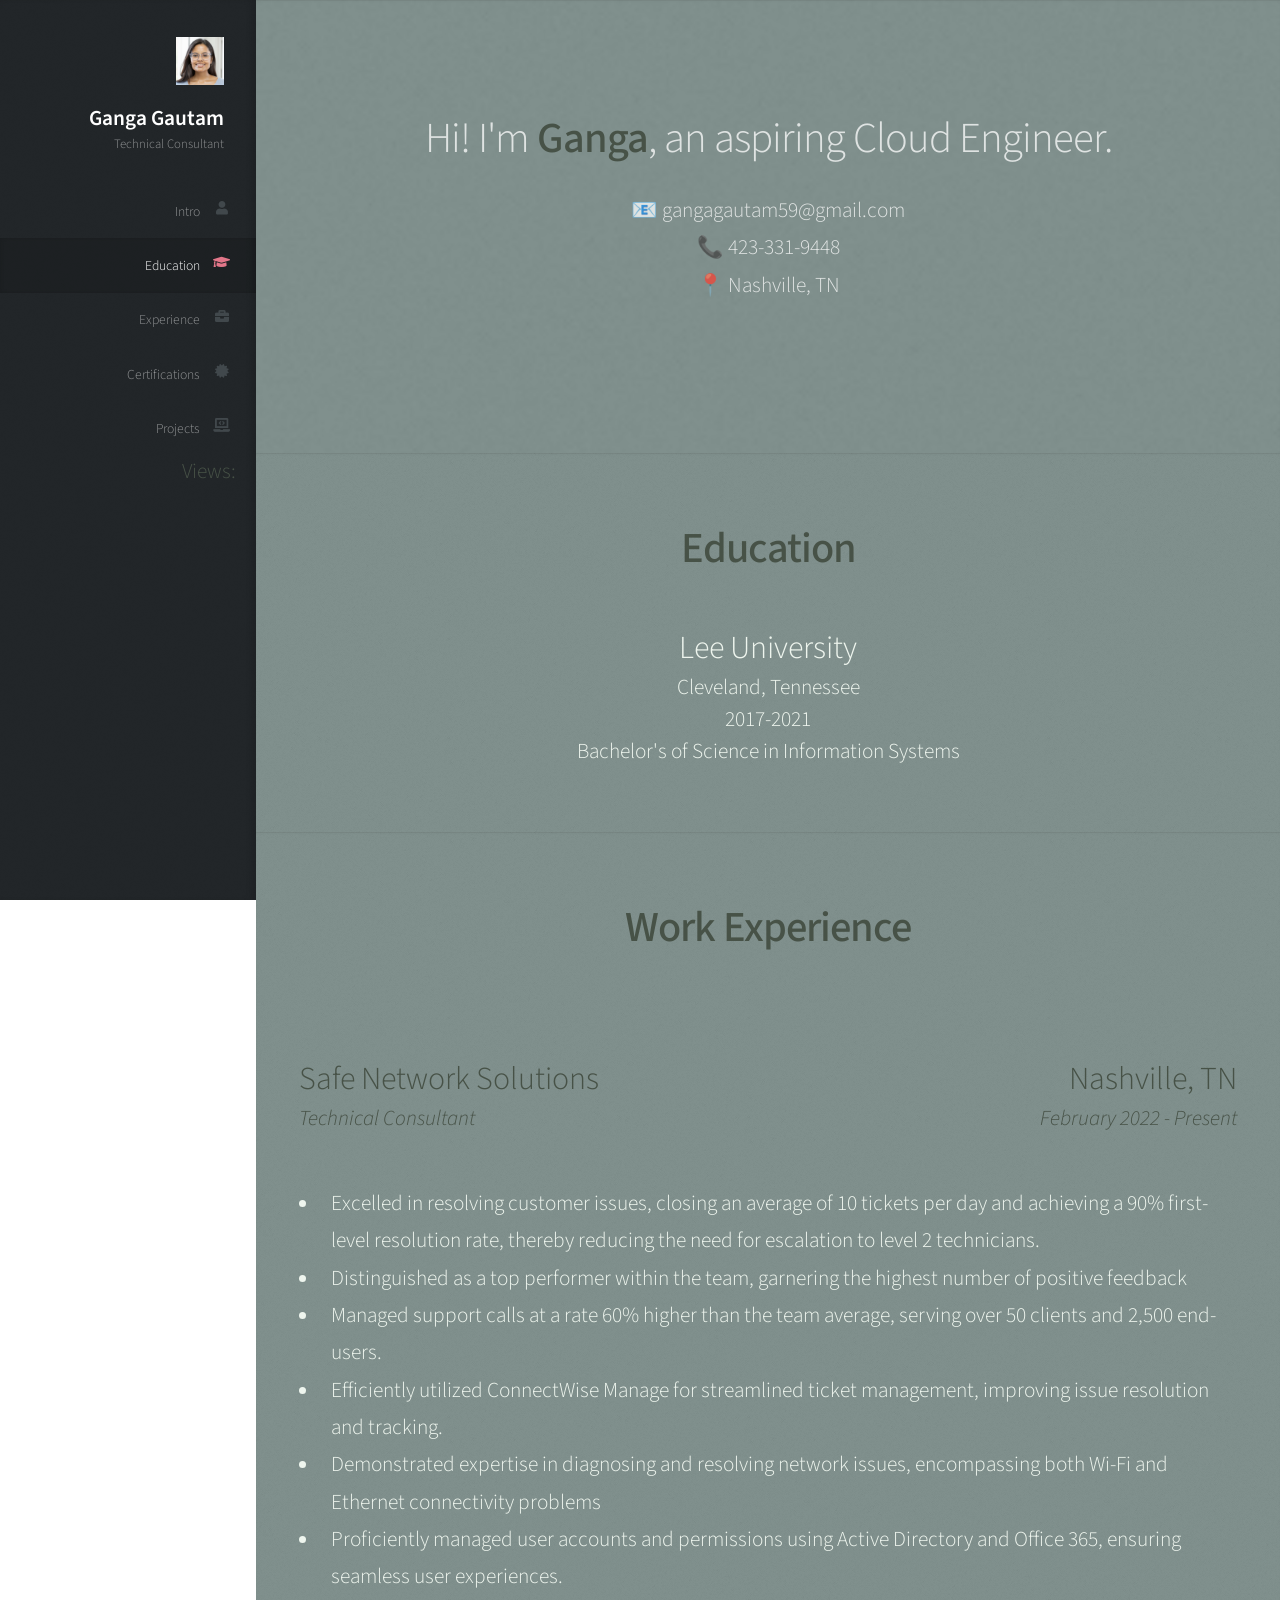
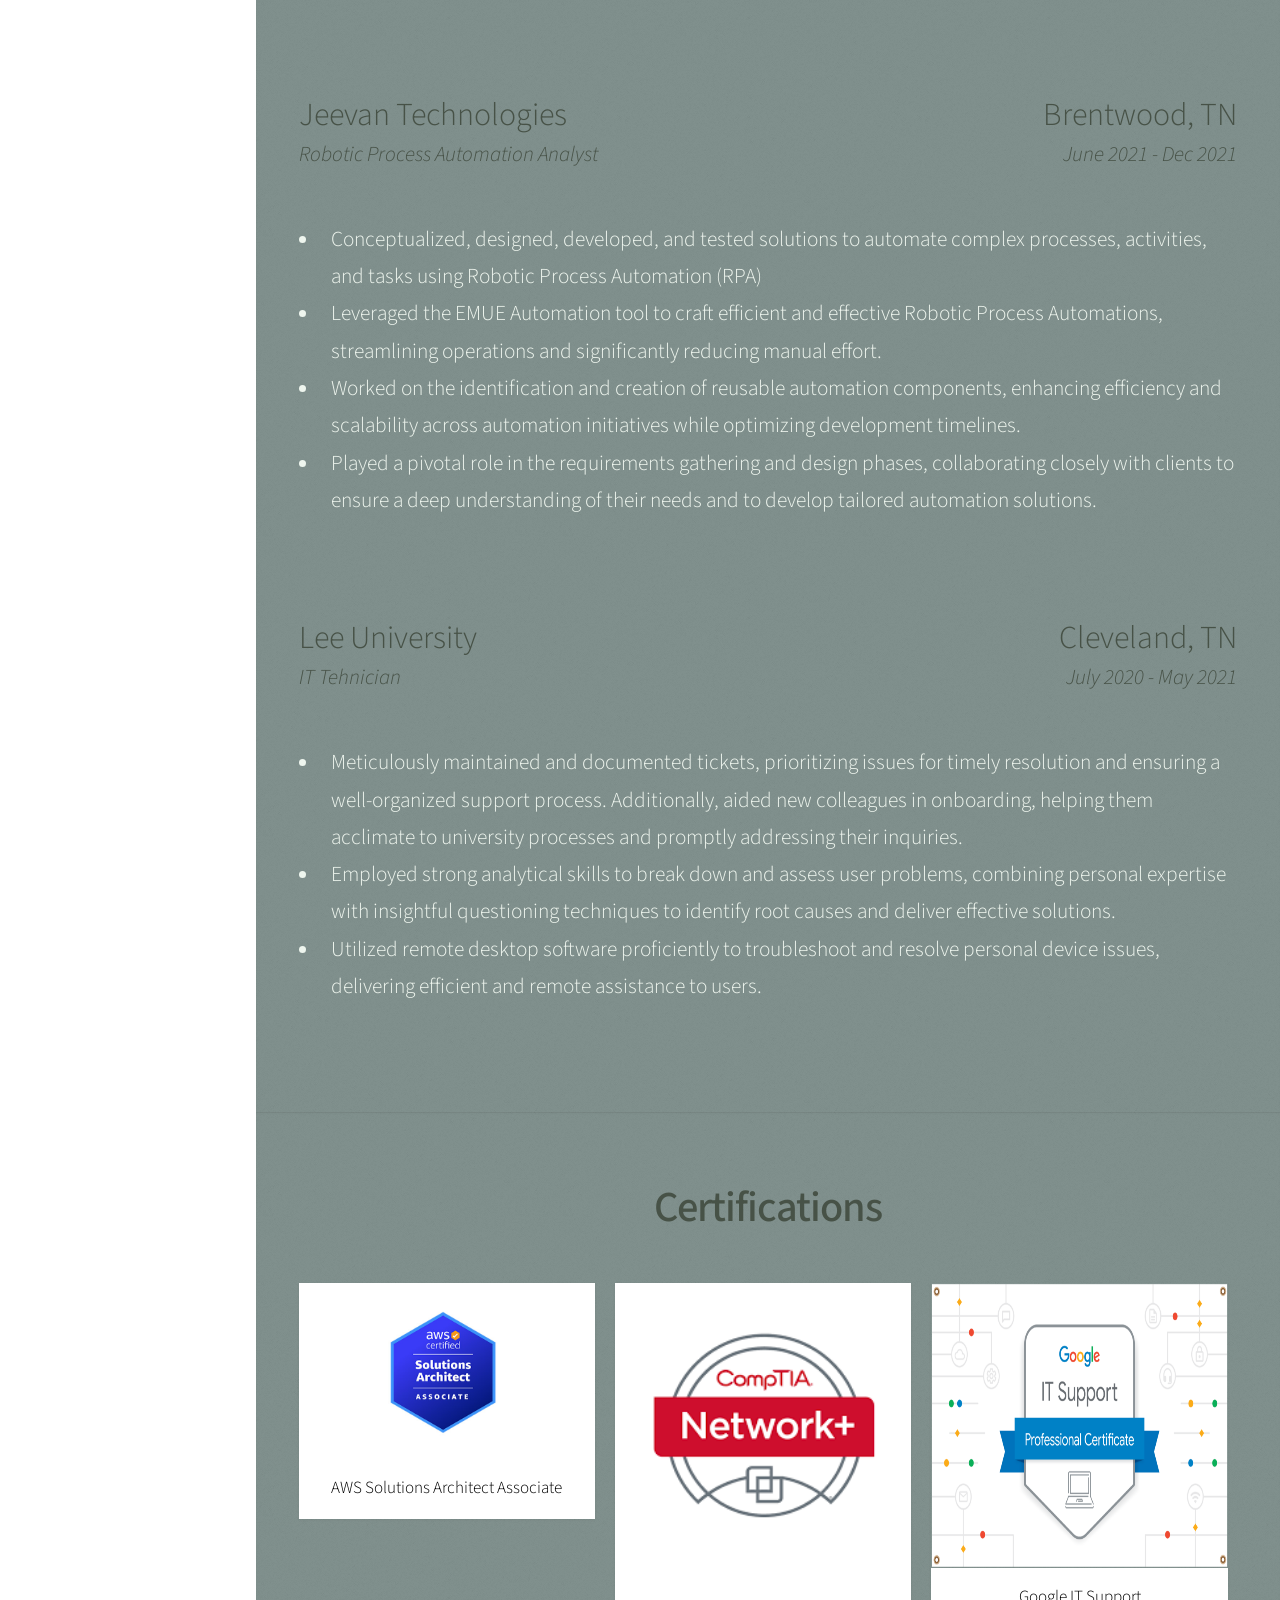
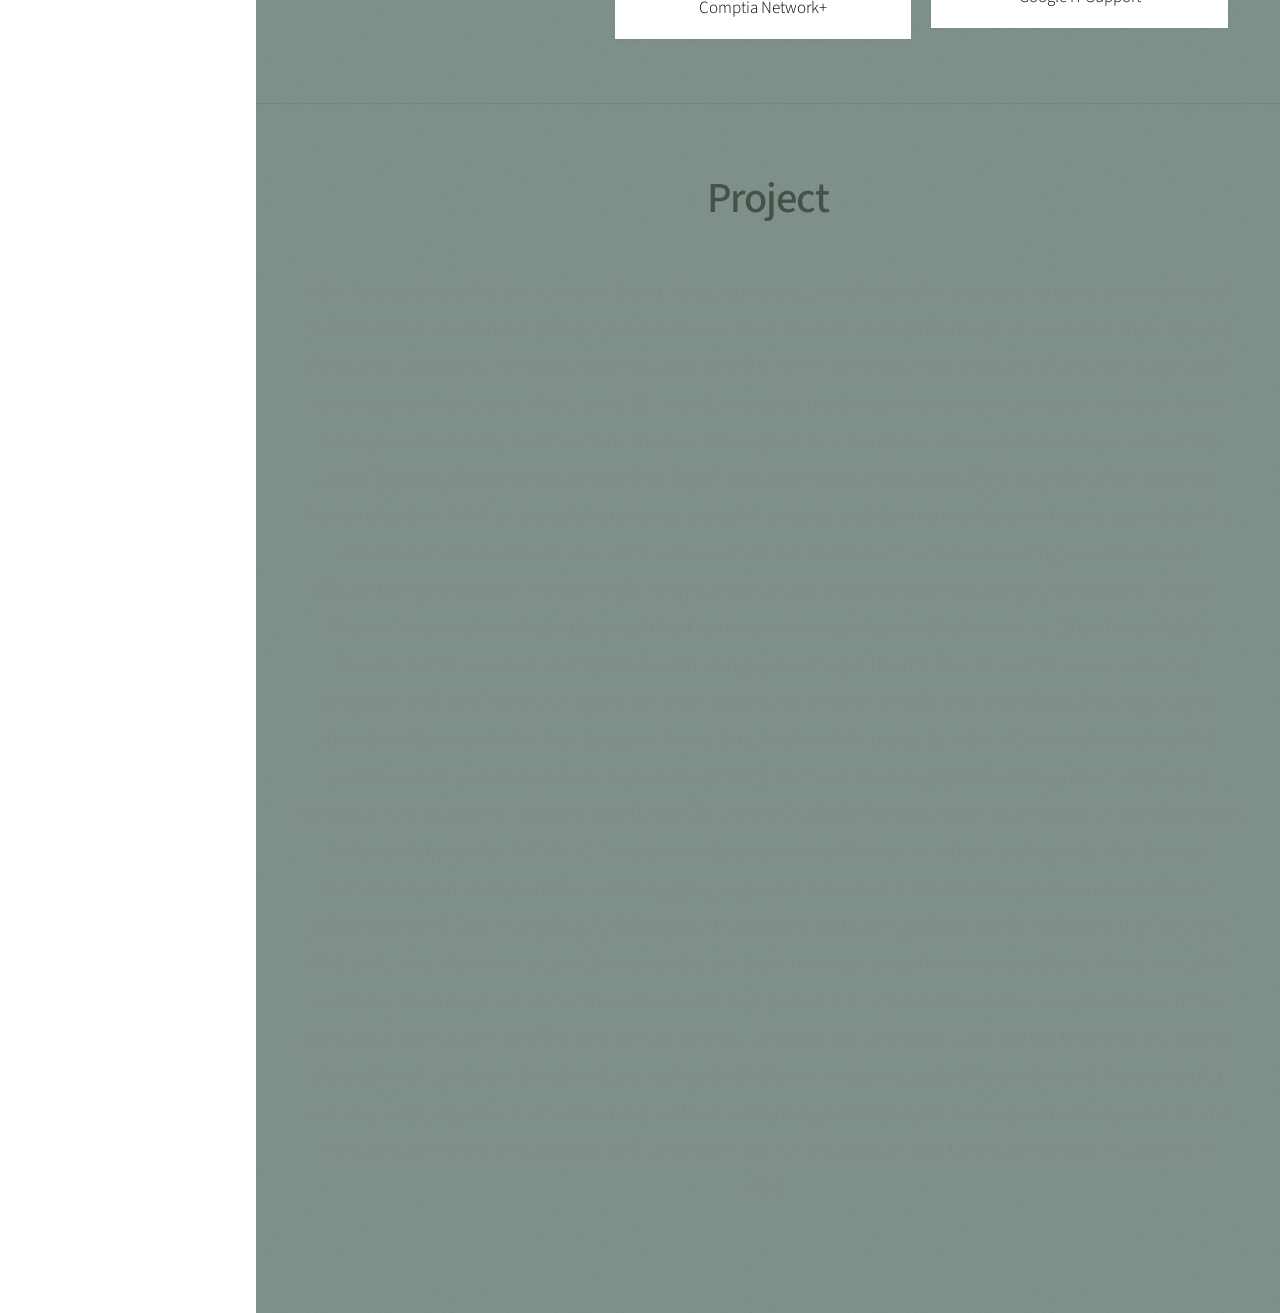
==== Cloud-resume-frontend/index.html @ d8519835 "project addition" ====
<!DOCTYPE HTML>

<html>
	<head>
		<title>Ganga Gautam</title>
		<meta charset="utf-8" />
		<meta name="viewport" content="width=device-width, initial-scale=1, user-scalable=no" />
		<link rel="stylesheet" href="assets/css/main.css" />
	</head>
	<body class="is-preload">

		<!-- Header -->
			<div id="header">

				<div class="top">

					<!-- Logo -->
						<div id="logo">
							<span class="image avatar48"><img src="images/avatar.jpg" alt="" /></span>
							<h1 id="title">Ganga Gautam</h1>
							<p>Technical Consultant</p>
						</div>

					<!-- Nav -->
						<nav id="nav">
							<ul>
								<li><a href="#top" id="top-link"><span class="icon solid fa-user">Intro</span></a></li>
								<li><a href="#educationinfo" id="educationinfo-link"><span class="icon solid fa-graduation-cap">Education</span></a></li>
								<li><a href="#experience" id="experience-link"><span class="icon solid fa-briefcase">Experience</span></a></li>
								<li><a href="#certification" id="certification-link"><span class="icon solid fa-certificate">Certifications</span></a></li>
								<li><a href="#project" id="project-link"><span class="icon solid fa-laptop-code">Projects</span></a></li>
								<h6>Views: <span class="counter-number" style="color: #D1D8D1; margin-right: 20px; font-size: 15pt"></span></h6>
							</ul>
						</nav>

				</div>

			</div>

		<!-- Main -->
			<div id="main" >

				<!-- Intro -->
					<section id="top" class="one dark cover">
						<div class="container">

							<header>
								<h2 class="alt">
								Hi! I'm <strong style="color: #475247">Ganga</strong>, an aspiring Cloud Engineer.<br />
								</h2>
								<p>📧 gangagautam59@gmail.com<br />
									📞 423-331-9448 <br />
									📍 Nashville, TN</p>
							</header>

						</div>
					</section>

				<!-- Education -->
					<section id="educationinfo" class="two">
						<div class="container">

							<header>
								<h2><strong>Education</strong></h2>
							</header>
							<div class="education">
								<h3>Lee University</h3>
								<h4>Cleveland, Tennessee</h4>
								<h4>2017-2021</h4>
								<h4>Bachelor's of Science in Information Systems</h4>
							</div>

						</div>
					</section>

				<!-- Experience -->
					<section id="experience" class="three">
						<div class="container">

							<header>
								<h2><strong>Work Experience</strong></h2>
							</header>
							<div class="work">
								<h3><span style="float: left;"><b>Safe Network Solutions</b></span>
								<span style="float:right;">Nashville, TN</span></h3>
								<div style="clear: both;"></div>
			
								<h5><i><span style="float: left;">Technical Consultant</span>
									<span style="float:right;">February 2022 - Present</span></h5></i>
									<div style="clear: both;"></div>
								<ul class="duties">
									<li>Excelled in resolving customer issues, closing an average of 10 tickets per day and achieving a 90% first-level resolution rate, thereby reducing the need for escalation to level 2 technicians.</li>
									<li>Distinguished as a top performer within the team, garnering the highest number of positive feedback</li>
									<li>Managed support calls at a rate 60% higher than the team average, serving over 50 clients and 2,500 end-users.</li>
									<li> Efficiently utilized ConnectWise Manage for streamlined ticket management, improving issue resolution and tracking.</li>
									<li>Demonstrated expertise in diagnosing and resolving network issues, encompassing both Wi-Fi and Ethernet connectivity problems</li>
									<li> Proficiently managed user accounts and permissions using Active Directory and Office 365, ensuring seamless user experiences.</li>
								</ul>
							</div>
							<div class="work">
								<h3><span style="float: left;"><b>Jeevan Technologies</b></span>
									<span style="float:right;">Brentwood, TN</span></h3>
									<div style="clear: both;"></div>
									<h5><i><span style="float: left;">Robotic Process Automation Analyst</span>
										<span style="float:right;">June 2021 - Dec 2021</span></h5></i>
									<div style="clear: both;"></div>
								
								<ul class="duties">
									<li>Conceptualized, designed, developed, and tested solutions to automate complex processes, activities, and tasks using Robotic Process Automation (RPA)</li>
									<li>Leveraged the EMUE Automation tool to craft efficient and effective Robotic Process Automations, streamlining operations and significantly reducing manual effort.</li>
									<li>Worked on the identification and creation of reusable automation components, enhancing efficiency and scalability across automation initiatives while optimizing development timelines.</li>
									<li>Played a pivotal role in the requirements gathering and design phases, collaborating closely with clients to ensure a deep understanding of their needs and to develop tailored automation solutions.</li>
								</ul>	
							</div>	
							<div class="work">
								<h3><span style="float: left;"><b>Lee University</b></span>
									<span style="float:right;">Cleveland, TN</span></h3>
									<div style="clear: both;"></div>
									<h5><i><span style="float: left;">IT Tehnician</span>
										<span style="float:right;">July 2020 - May 2021</span></h5></i>
										<div style="clear: both;"></div>
								<ul class="duties">
									<li>Meticulously maintained and documented tickets, prioritizing issues for timely resolution and ensuring a well-organized support process. Additionally, aided new colleagues in onboarding, helping them acclimate to university processes and promptly addressing their inquiries.</li>
									<li> Employed strong analytical skills to break down and assess user problems, combining personal expertise with insightful questioning techniques to identify root causes and deliver effective solutions.</li>
									<li>Utilized remote desktop software proficiently to troubleshoot and resolve personal device issues, delivering efficient and remote assistance to users.</li>
								</ul>
							</div>

						</div>
					</section>

				<!-- Certification -->
					<section id="certification" class="four">
						<div class="container">

							<header>
								<h2><strong>Certifications</strong></h2>
							</header>
							
							<div class="row">
								<div class="col-4 col-12-mobile">
									<article class="item">
										<img class="image fit" src="images/aws2.jpg" alt="" />
										<header>
											<h3>AWS Solutions Architect Associate</h3>
										</header>
									</article>
								</div>
								<div class="col-4 col-12-mobile">
									<article class="item">
										 <img class="image fit" src="images/comptia.jpg" alt="" />
										<header>
											<h3>Comptia Network+</h3>
										</header>
									</article>
								</div>
								<div class="col-4 col-12-mobile" >
									<article class="item" >
										<img class="image fit" style="height: 285px" src="images/Google1.jpg" alt="" />
										<header>
											<h3>Google IT Support</h3>
										</header>
									</article>
								</div>
							
							</div>
						</div>
					</section>

				<!-- Project -->
					<section>
						<div class="container">

							<header>
								<h2><strong>Project</strong></h2>
							</header>
							<p>
								After I passed the AWS Solutions Architect Associate exam, I was looking for a project to work on. I had found The Cloud Resume Project before I passed my exam but I wasn’t confident enough to work on it then. Passing the exam boosted my confidence so I decided to work on this project to test my skills.

								My journey began with creating a website using HTML and CSS. Initially, I crafted the design from scratch, but soon realized it was taking too much time. To streamline the process, I opted for a template, allowing me to focus more on the cloud aspects of the project. Once HTML & CSS files were ready, I uploaded them to a S3 bucket.

								With the frontend sorted, I shifted my attention to securing the website and optimizing its performance. I purchased a domain from Route 53 and secured it with an Amazon Certificate. To enhance loading speed, I set up a CloudFront distribution, connecting it to my S3 bucket and ensuring seamless delivery of website content.
								The next step was creating a DynamoDB table to store the number of website visitors. Once I created the Dynamo table, I created a lambda function using python to get the number of visitors for my website. I struggled a lot with the visitor count not reflecting on my website. It took a lot of googling and digging into threads to figure out what was going on. Eventually, it all worked perfectly.

								I did all of the above using AWS console which was fairly simple. Now it was time for the most challenging part of the project, deploying infrastructure using IAAC. I wasn’t sure if I should use AWS SAM (Serverless Application Model) or terraform but I ultimately opted for AWS SAM. 
								Despite investing considerable time in understanding AWS SAM through documentation and tutorials, I was struggling to grasp it. It took a lot of trial and error to understand and implement AWS SAM. I successfully deployed a DynamoDB table, API gateway and lambda function all using AWS SAM. I first did a test project because I did not want to mess up my functioning website. Once I was able to deploy the infrastructure for the test website, I replicated it for my actual website.

								I was familiar with Git and Github but I wasn’t familiar with Github actions. I created two workflows, one for the frontend and one for the backend. Using the Github actions, I setup CI/CD for my code. I struggled quite a bit with this part but it was very satisfying once it all worked out at the end.

								Working on this project was a great learning curve for me. I was able to enhance my existing skills and learn a lot of new skills. It also further enhanced my interest in AWS. 
							</p>


					</section>

			</div>



		<!-- Scripts -->
			<script src="assets/js/jquery.min.js"></script>
			<script src="assets/js/jquery.scrolly.min.js"></script>
			<script src="assets/js/jquery.scrollex.min.js"></script>
			<script src="assets/js/browser.min.js"></script>
			<script src="assets/js/breakpoints.min.js"></script>
			<script src="assets/js/util.js"></script>
			<script src="assets/js/main.js"></script>
			<script src="assets/js/index.js"></script>

	</body>
</html>
---- Cloud-resume-frontend/assets/css/main.css ----
@import url("fontawesome-all.min.css");
@import url("https://fonts.googleapis.com/css?family=Source+Sans+Pro:300,300italic,400,600");


html, body, div, span, applet, object,
iframe, h1, h2, h3, h4, h5, h6, p, blockquote,
pre, a, abbr, acronym, address, big, cite,
code, del, dfn, em, img, ins, kbd, q, s, samp,
small, strike, strong, sub, sup, tt, var, b,
u, i, center, dl, dt, dd, ol, ul, li, fieldset,
form, label, legend, table, caption, tbody,
tfoot, thead, tr, th, td, article, aside,
canvas, details, embed, figure, figcaption,
footer, header, hgroup, menu, nav, output, ruby,
section, summary, time, mark, audio, video {
	margin: 0;
	padding: 0;
	border: 0;
	font-size: 100%;
	font: inherit;
	vertical-align: baseline;}

article, aside, details, figcaption, figure,
footer, header, hgroup, menu, nav, section {
	display: block;}

body {
	line-height: 1;
	
}

ol, ul {
	list-style: none;
}

blockquote, q {
	quotes: none;
}

	blockquote:before, blockquote:after, q:before, q:after {
		content: '';
		content: none;
	}

table {
	border-collapse: collapse;
	border-spacing: 0;
}

body {
	-webkit-text-size-adjust: none;
}

mark {
	background-color: transparent;
	color: inherit;
}

input::-moz-focus-inner {
	border: 0;
	padding: 0;
}

input, select, textarea {
	-moz-appearance: none;
	-webkit-appearance: none;
	-ms-appearance: none;
	appearance: none;
}



/* Basic */

	html {
		box-sizing: border-box;
	}

	*, *:before, *:after {
		box-sizing: inherit;
	}

	body {
		background: #fff;
		font-family: 'Source Sans Pro', sans-serif;
		font-size: 19pt;
		font-weight: 300;
		line-height: 1.75em;
		color: #888;
		
		
	}

		body.is-preload *, body.is-preload *:before, body.is-preload *:after {
			
			-moz-animation: none !important;
			-webkit-animation: none !important;
			-ms-animation: none !important;
			animation: none !important;
			-moz-transition: none !important;
			-webkit-transition: none !important;
			-ms-transition: none !important;
			transition: none !important;
			
		}

		
			

	input, textarea, select {
		font-family: 'Source Sans Pro', sans-serif;
		font-size: 19pt;
		font-weight: 300;
		line-height: 1.75em;
		color: #888;
	}

	h1, h2, h3, h4, h5, h6 {
		font-weight: 300;
		color: #475247;

		line-height: 1.5em;
	}

	.education h3,h4{

	color: #EEF5EE

	}
	h1 a, h2 a, h3 a, h4 a, h5 a, h6 a {
		color: inherit;
		text-decoration: none;
	}

		

	h2 {
		font-size: 2em;
		letter-spacing: -1px;
	}

		
	h2.alt strong {
		color: #475247;
	}


	h3 {
		font-size: 1.5em;
	}

	header {
		margin: 0 0 2em 0;
	}

		header > p {
			margin: 1em 0 0 0;
		}

	footer {
		margin: 2em 0 0 0;
	}

	strong {
		font-weight: 500;
		color: #475247;
		
	}
	b {
		font-weight: 300;
		color: #475247;
		
	}


	em, i {
		font-style: italic;
	}

	a {
		text-decoration: none;
		color: inherit;
		border-bottom: dotted 1px rgba(128, 128, 128, 0.5);
		-moz-transition: color 0.35s ease-in-out, border-bottom-color 0.35s ease-in-out;
		-webkit-transition: color 0.35s ease-in-out, border-bottom-color 0.35s ease-in-out;
		-ms-transition: color 0.35s ease-in-out, border-bottom-color 0.35s ease-in-out;
		transition: color 0.35s ease-in-out, border-bottom-color 0.35s ease-in-out;
		outline: 0;
	}

		a:hover {
			color: #E27689;
			border-bottom-color: rgba(255, 255, 255, 0);
		}

	sub {
		position: relative;
		top: 0.5em;
		font-size: 0.8em;
	}

	sup {
		position: relative;
		top: -0.5em;
		font-size: 0.8em;
	}

	hr {
		border: 0;
		border-top: solid 1px #ddd;
	}

	blockquote {
		border-left: solid 0.5em #ddd;
		padding: 1em 0 1em 2em;
		font-style: italic;
	}

	p, ul, ol, dl, table {
		margin-bottom: 2em;
	}

	br.clear {
		clear: both;
	}

/* Container */

	.container {
		margin: 0 auto;
		max-width: 100%;
		width: 1400px;
	}

		@media screen and (min-width: 961px) and (max-width: 1880px) {

			.container {
				width: 1200px;
			}

		}

		@media screen and (min-width: 961px) and (max-width: 1620px) {

			.container {
				width: 960px;
			}

		}

		@media screen and (min-width: 961px) and (max-width: 1320px) {

			.container {
				width: 100%;
			}

		}

		@media screen and (max-width: 960px) {

			.container {
				width: 100%;
			}

		}

		@media screen and (max-width: 736px) {

			.container {
				width: 100%;
			}

		}

/* Row */

	.row {
		display: flex;
		flex-wrap: wrap;
		box-sizing: border-box;
		align-items: stretch;
	}

		.row > * {
			box-sizing: border-box;
		}

		.row.gtr-uniform > * > :last-child {
			margin-bottom: 0;
		}

		.row.aln-left {
			justify-content: flex-start;
		}

		.row.aln-center {
			justify-content: center;
		}

		.row.aln-right {
			justify-content: flex-end;
		}

		.row.aln-top {
			align-items: flex-start;
		}

		.row.aln-middle {
			align-items: center;
		}

		.row.aln-bottom {
			align-items: flex-end;
		}

		.row > .imp {
			order: -1;
		}

		.row > .col-1 {
			width: 8.33333%;
		}

		.row > .off-1 {
			margin-left: 8.33333%;
		}

		.row > .col-2 {
			width: 16.66667%;
		}

		.row > .off-2 {
			margin-left: 16.66667%;
		}

		.row > .col-3 {
			width: 25%;
		}

		.row > .off-3 {
			margin-left: 25%;
		}

		.row > .col-4 {
			width: 33%
		}

		.row > .off-4 {
			margin-left: 33.33333%;
		}

		.row > .col-5 {
			width: 41.66667%;
		}

		.row > .off-5 {
			margin-left: 41.66667%;
		}

		.row > .col-6 {
			width: 50%;
		}

		.row > .off-6 {
			margin-left: 50%;
		}

		.row > .col-7 {
			width: 58.33333%;
		}

		.row > .off-7 {
			margin-left: 58.33333%;
		}

		.row > .col-8 {
			width: 66.66667%;
		}

		.row > .off-8 {
			margin-left: 66.66667%;
		}

		.row > .col-9 {
			width: 75%;
		}

		.row > .off-9 {
			margin-left: 75%;
		}

		.row > .col-10 {
			width: 83.33333%;
		}

		.row > .off-10 {
			margin-left: 83.33333%;
		}

		.row > .col-11 {
			width: 91.66667%;
		}

		.row > .off-11 {
			margin-left: 91.66667%;
		}

		.row > .col-12 {
			width: 100%;
		}

		.row > .off-12 {
			margin-left: 100%;
		}

		.row.gtr-0 {
			margin-top: 0px;
			margin-left: 0px;
		}

			.row.gtr-0 > * {
				padding: 0px 0 0 0px;
			}

			.row.gtr-0.gtr-uniform {
				margin-top: 0px;
			}

				.row.gtr-0.gtr-uniform > * {
					padding-top: 0px;
				}

		.row.gtr-25 {
			margin-top: -10px;
			margin-left: -10px;
		}

			.row.gtr-25 > * {
				padding: 10px 0 0 10px;
			}

			.row.gtr-25.gtr-uniform {
				margin-top: -10px;
			}

				.row.gtr-25.gtr-uniform > * {
					padding-top: 10px;
				}

		.row.gtr-50 {
			margin-top: -20px;
			margin-left: -20px;
		}

			.row.gtr-50 > * {
				padding: 20px 0 0 20px;
			}

			.row.gtr-50.gtr-uniform {
				margin-top: -20px;
			}

				.row.gtr-50.gtr-uniform > * {
					padding-top: 20px;
				}

		.row {
			margin-top: -40px;
			margin-left: -40px;
			
		}

			.row > * {
				padding: 40px 0 0 40px;
			}

			.row.gtr-uniform {
				margin-top: -40px;
			}

				.row.gtr-uniform > * {
					padding-top: 40px;
				}

		.row.gtr-150 {
			margin-top: -60px;
			margin-left: -60px;
		}

			.row.gtr-150 > * {
				padding: 60px 0 0 60px;
			}

			.row.gtr-150.gtr-uniform {
				margin-top: -60px;
			}

				.row.gtr-150.gtr-uniform > * {
					padding-top: 60px;
				}

		.row.gtr-200 {
			margin-top: -80px;
			margin-left: -80px;
		}

			.row.gtr-200 > * {
				padding: 80px 0 0 80px;
			}

			.row.gtr-200.gtr-uniform {
				margin-top: -80px;
			}

				.row.gtr-200.gtr-uniform > * {
					padding-top: 80px;
				}

		@media screen and (min-width: 961px) and (max-width: 1880px) {

			.row {
				display: flex;
				flex-wrap: wrap;
				box-sizing: border-box;
				align-items: stretch;
			}

				.row > * {
					box-sizing: border-box;
				}

				.row.gtr-uniform > * > :last-child {
					margin-bottom: 0;
				}

				.row.aln-left {
					justify-content: flex-start;
				}

				.row.aln-center {
					justify-content: center;
				}

				.row.aln-right {
					justify-content: flex-end;
				}

				.row.aln-top {
					align-items: flex-start;
				}

				.row.aln-middle {
					align-items: center;
				}

				.row.aln-bottom {
					align-items: flex-end;
				}

				.row > .imp-wide {
					order: -1;
				}

				.row > .col-1-wide {
					width: 8.33333%;
				}

				.row > .off-1-wide {
					margin-left: 8.33333%;
				}

				.row > .col-2-wide {
					width: 16.66667%;
				}

				.row > .off-2-wide {
					margin-left: 16.66667%;
				}

				.row > .col-3-wide {
					width: 25%;
				}

				.row > .off-3-wide {
					margin-left: 25%;
				}

				.row > .col-4-wide {
					width: 33.33333%;
				}

				.row > .off-4-wide {
					margin-left: 33.33333%;
				}

				.row > .col-5-wide {
					width: 41.66667%;
				}

				.row > .off-5-wide {
					margin-left: 41.66667%;
				}

				.row > .col-6-wide {
					width: 50%;
				}

				.row > .off-6-wide {
					margin-left: 50%;
				}

				.row > .col-7-wide {
					width: 58.33333%;
				}

				.row > .off-7-wide {
					margin-left: 58.33333%;
				}

				.row > .col-8-wide {
					width: 66.66667%;
				}

				.row > .off-8-wide {
					margin-left: 66.66667%;
				}

				.row > .col-9-wide {
					width: 75%;
				}

				.row > .off-9-wide {
					margin-left: 75%;
				}

				.row > .col-10-wide {
					width: 83.33333%;
				}

				.row > .off-10-wide {
					margin-left: 83.33333%;
				}

				.row > .col-11-wide {
					width: 91.66667%;
				}

				.row > .off-11-wide {
					margin-left: 91.66667%;
				}

				.row > .col-12-wide {
					width: 100%;
				}

				.row > .off-12-wide {
					margin-left: 100%;
				}

				.row.gtr-0 {
					margin-top: 0px;
					margin-left: 0px;
				}

					.row.gtr-0 > * {
						padding: 0px 0 0 0px;
					}

					.row.gtr-0.gtr-uniform {
						margin-top: 0px;
					}

						.row.gtr-0.gtr-uniform > * {
							padding-top: 0px;
						}

				.row.gtr-25 {
					margin-top: -10px;
					margin-left: -10px;
				}

					.row.gtr-25 > * {
						padding: 10px 0 0 10px;
					}

					.row.gtr-25.gtr-uniform {
						margin-top: -10px;
					}

						.row.gtr-25.gtr-uniform > * {
							padding-top: 10px;
						}

				.row.gtr-50 {
					margin-top: -20px;
					margin-left: -20px;
				}

					.row.gtr-50 > * {
						padding: 20px 0 0 20px;
					}

					.row.gtr-50.gtr-uniform {
						margin-top: -20px;
					}

						.row.gtr-50.gtr-uniform > * {
							padding-top: 20px;
						}

				.row {
					margin-top: -40px;
					margin-left: -40px;
				}

					.row > * {
						padding: 40px 0 0 40px;
					}

					.row.gtr-uniform {
						margin-top: -40px;
					}

						.row.gtr-uniform > * {
							padding-top: 40px;
						}

				.row.gtr-150 {
					margin-top: -60px;
					margin-left: -60px;
				}

					.row.gtr-150 > * {
						padding: 60px 0 0 60px;
					}

					.row.gtr-150.gtr-uniform {
						margin-top: -60px;
					}

						.row.gtr-150.gtr-uniform > * {
							padding-top: 60px;
						}

				.row.gtr-200 {
					margin-top: -80px;
					margin-left: -80px;
				}

					.row.gtr-200 > * {
						padding: 80px 0 0 80px;
					}

					.row.gtr-200.gtr-uniform {
						margin-top: -80px;
					}

						.row.gtr-200.gtr-uniform > * {
							padding-top: 80px;
						}

		}

		@media screen and (min-width: 961px) and (max-width: 1620px) {

			.row {
				display: flex;
				flex-wrap: wrap;
				box-sizing: border-box;
				align-items: stretch;
			}

				.row > * {
					box-sizing: border-box;
				}

				.row.gtr-uniform > * > :last-child {
					margin-bottom: 0;
				}

				.row.aln-left {
					justify-content: flex-start;
				}

				.row.aln-center {
					justify-content: center;
				}

				.row.aln-right {
					justify-content: flex-end;
				}

				.row.aln-top {
					align-items: flex-start;
				}

				.row.aln-middle {
					align-items: center;
				}

				.row.aln-bottom {
					align-items: flex-end;
				}

				.row > .imp-normal {
					order: -1;
				}

				.row > .col-1-normal {
					width: 8.33333%;
				}

				.row > .off-1-normal {
					margin-left: 8.33333%;
				}

				.row > .col-2-normal {
					width: 16.66667%;
				}

				.row > .off-2-normal {
					margin-left: 16.66667%;
				}

				.row > .col-3-normal {
					width: 25%;
				}

				
				.row > .off-3-normal {
					margin-left: 25%;
				}

				.row > .col-4-normal {
					width: 33.33333%;
				}

				.row > .off-4-normal {
					margin-left: 33.33333%;
				}

				.row > .col-5-normal {
					width: 41.66667%;
				}

				.row > .off-5-normal {
					margin-left: 41.66667%;
				}

				.row > .col-6-normal {
					width: 50%;
				}

				.row > .off-6-normal {
					margin-left: 50%;
				}

				.row > .col-7-normal {
					width: 58.33333%;
				}

				.row > .off-7-normal {
					margin-left: 58.33333%;
				}

				.row > .col-8-normal {
					width: 66.66667%;
				}

				.row > .off-8-normal {
					margin-left: 66.66667%;
				}

				.row > .col-9-normal {
					width: 75%;
				}

				.row > .off-9-normal {
					margin-left: 75%;
				}

				.row > .col-10-normal {
					width: 83.33333%;
				}

				.row > .off-10-normal {
					margin-left: 83.33333%;
				}

				.row > .col-11-normal {
					width: 91.66667%;
				}

				.row > .off-11-normal {
					margin-left: 91.66667%;
				}

				.row > .col-12-normal {
					width: 100%;
				}

				.row > .off-12-normal {
					margin-left: 100%;
				}

				.row.gtr-0 {
					margin-top: 0px;
					margin-left: 0px;
				}

					.row.gtr-0 > * {
						padding: 0px 0 0 0px;
					}

					.row.gtr-0.gtr-uniform {
						margin-top: 0px;
					}

						.row.gtr-0.gtr-uniform > * {
							padding-top: 0px;
						}

				.row.gtr-25 {
					margin-top: -10px;
					margin-left: -10px;
				}

					.row.gtr-25 > * {
						padding: 10px 0 0 10px;
					}

					.row.gtr-25.gtr-uniform {
						margin-top: -10px;
					}

						.row.gtr-25.gtr-uniform > * {
							padding-top: 10px;
						}

				.row.gtr-50 {
					margin-top: -20px;
					margin-left: -20px;
				}

					.row.gtr-50 > * {
						padding: 20px 0 0 20px;
					}

					.row.gtr-50.gtr-uniform {
						margin-top: -20px;
					}

						.row.gtr-50.gtr-uniform > * {
							padding-top: 20px;
						}

				.row {
					margin-top: -40px;
					margin-left: -40px;
				}

					.row > * {
						padding: 40px 0 0 40px;
					}

					.row.gtr-uniform {
						margin-top: -40px;
					}

						.row.gtr-uniform > * {
							padding-top: 40px;
						}

				.row.gtr-150 {
					margin-top: -60px;
					margin-left: -60px;
				}

					.row.gtr-150 > * {
						padding: 60px 0 0 60px;
					}

					.row.gtr-150.gtr-uniform {
						margin-top: -60px;
					}

						.row.gtr-150.gtr-uniform > * {
							padding-top: 60px;
						}

				.row.gtr-200 {
					margin-top: -80px;
					margin-left: -80px;
				}

					.row.gtr-200 > * {
						padding: 80px 0 0 80px;
					}

					.row.gtr-200.gtr-uniform {
						margin-top: -80px;
					}

						.row.gtr-200.gtr-uniform > * {
							padding-top: 80px;
						}

		}

		@media screen and (min-width: 961px) and (max-width: 1320px) {

			.row {
				display: flex;
				flex-wrap: wrap;
				box-sizing: border-box;
				align-items: stretch;
			}

				.row > * {
					box-sizing: border-box;
				}

				.row.gtr-uniform > * > :last-child {
					margin-bottom: 0;
				}

				.row.aln-left {
					justify-content: flex-start;
				}

				.row.aln-center {
					justify-content: center;
				}

				.row.aln-right {
					justify-content: flex-end;
				}

				.row.aln-top {
					align-items: flex-start;
				}

				.row.aln-middle {
					align-items: center;
				}

				.row.aln-bottom {
					align-items: flex-end;
				}

				.row > .imp-narrow {
					order: -1;
				}

				.row > .col-1-narrow {
					width: 8.33333%;
				}

				.row > .off-1-narrow {
					margin-left: 8.33333%;
				}

				.row > .col-2-narrow {
					width: 16.66667%;
				}

				.row > .off-2-narrow {
					margin-left: 16.66667%;
				}

				.row > .col-3-narrow {
					width: 25%;
				}

				.row > .off-3-narrow {
					margin-left: 25%;
				}

				.row > .col-4-narrow {
					width: 33.33333%;
				}

				.row > .off-4-narrow {
					margin-left: 33.33333%;
				}

				.row > .col-5-narrow {
					width: 41.66667%;
				}

				.row > .off-5-narrow {
					margin-left: 41.66667%;
				}

				.row > .col-6-narrow {
					width: 50%;
				}

				.row > .off-6-narrow {
					margin-left: 50%;
				}

				.row > .col-7-narrow {
					width: 58.33333%;
				}

				.row > .off-7-narrow {
					margin-left: 58.33333%;
				}

				.row > .col-8-narrow {
					width: 66.66667%;
				}

				.row > .off-8-narrow {
					margin-left: 66.66667%;
				}

				.row > .col-9-narrow {
					width: 75%;
				}

				.row > .off-9-narrow {
					margin-left: 75%;
				}

				.row > .col-10-narrow {
					width: 83.33333%;
				}

				.row > .off-10-narrow {
					margin-left: 83.33333%;
				}

				.row > .col-11-narrow {
					width: 91.66667%;
				}

				.row > .off-11-narrow {
					margin-left: 91.66667%;
				}

				.row > .col-12-narrow {
					width: 100%;
				}

				.row > .off-12-narrow {
					margin-left: 100%;
				}

				.row.gtr-0 {
					margin-top: 0px;
					margin-left: 0px;
				}

					.row.gtr-0 > * {
						padding: 0px 0 0 0px;
					}

					.row.gtr-0.gtr-uniform {
						margin-top: 0px;
					}

						.row.gtr-0.gtr-uniform > * {
							padding-top: 0px;
						}

				.row.gtr-25 {
					margin-top: -5px;
					margin-left: -5px;
				}

					.row.gtr-25 > * {
						padding: 5px 0 0 5px;
					}

					.row.gtr-25.gtr-uniform {
						margin-top: -5px;
					}

						.row.gtr-25.gtr-uniform > * {
							padding-top: 5px;
						}

				.row.gtr-50 {
					margin-top: -10px;
					margin-left: -10px;
				}

					.row.gtr-50 > * {
						padding: 10px 0 0 10px;
					}

					.row.gtr-50.gtr-uniform {
						margin-top: -10px;
					}

						.row.gtr-50.gtr-uniform > * {
							padding-top: 10px;
						}

				.row {
					margin-top: -20px;
					margin-left: -20px;
				}

					.row > * {
						padding: 20px 0 0 20px;
					}

					.row.gtr-uniform {
						margin-top: -20px;
					}

						.row.gtr-uniform > * {
							padding-top: 20px;
						}

				.row.gtr-150 {
					margin-top: -30px;
					margin-left: -30px;
				}

					.row.gtr-150 > * {
						padding: 30px 0 0 30px;
					}

					.row.gtr-150.gtr-uniform {
						margin-top: -30px;
					}

						.row.gtr-150.gtr-uniform > * {
							padding-top: 30px;
						}

				.row.gtr-200 {
					margin-top: -40px;
					margin-left: -40px;
				}

					.row.gtr-200 > * {
						padding: 40px 0 0 40px;
					}

					.row.gtr-200.gtr-uniform {
						margin-top: -40px;
					}

						.row.gtr-200.gtr-uniform > * {
							padding-top: 40px;
						}

		}

		@media screen and (max-width: 960px) {

			.row {
				display: flex;
				flex-wrap: wrap;
				box-sizing: border-box;
				align-items: stretch;
			}

				.row > * {
					box-sizing: border-box;
				}

				.row.gtr-uniform > * > :last-child {
					margin-bottom: 0;
				}

				.row.aln-left {
					justify-content: flex-start;
				}

				.row.aln-center {
					justify-content: center;
				}

				.row.aln-right {
					justify-content: flex-end;
				}

				.row.aln-top {
					align-items: flex-start;
				}

				.row.aln-middle {
					align-items: center;
				}

				.row.aln-bottom {
					align-items: flex-end;
				}

				.row > .imp-narrower {
					order: -1;
				}

				.row > .col-1-narrower {
					width: 8.33333%;
				}

				.row > .off-1-narrower {
					margin-left: 8.33333%;
				}

				.row > .col-2-narrower {
					width: 16.66667%;
				}

				.row > .off-2-narrower {
					margin-left: 16.66667%;
				}

				.row > .col-3-narrower {
					width: 25%;
				}

				.row > .off-3-narrower {
					margin-left: 25%;
				}

				.row > .col-4-narrower {
					width: 33.33333%;
				}

				.row > .off-4-narrower {
					margin-left: 33.33333%;
				}

				.row > .col-5-narrower {
					width: 41.66667%;
				}

				.row > .off-5-narrower {
					margin-left: 41.66667%;
				}

				.row > .col-6-narrower {
					width: 50%;
				}

				.row > .off-6-narrower {
					margin-left: 50%;
				}

				.row > .col-7-narrower {
					width: 58.33333%;
				}

				.row > .off-7-narrower {
					margin-left: 58.33333%;
				}

				.row > .col-8-narrower {
					width: 66.66667%;
				}

				.row > .off-8-narrower {
					margin-left: 66.66667%;
				}

				.row > .col-9-narrower {
					width: 75%;
				}

				.row > .off-9-narrower {
					margin-left: 75%;
				}

				.row > .col-10-narrower {
					width: 83.33333%;
				}

				.row > .off-10-narrower {
					margin-left: 83.33333%;
				}

				.row > .col-11-narrower {
					width: 91.66667%;
				}

				.row > .off-11-narrower {
					margin-left: 91.66667%;
				}

				.row > .col-12-narrower {
					width: 100%;
				}

				.row > .off-12-narrower {
					margin-left: 100%;
				}

				.row.gtr-0 {
					margin-top: 0px;
					margin-left: 0px;
				}

					.row.gtr-0 > * {
						padding: 0px 0 0 0px;
					}

					.row.gtr-0.gtr-uniform {
						margin-top: 0px;
					}

						.row.gtr-0.gtr-uniform > * {
							padding-top: 0px;
						}

				.row.gtr-25 {
					margin-top: -5px;
					margin-left: -5px;
				}

					.row.gtr-25 > * {
						padding: 5px 0 0 5px;
					}

					.row.gtr-25.gtr-uniform {
						margin-top: -5px;
					}

						.row.gtr-25.gtr-uniform > * {
							padding-top: 5px;
						}

				.row.gtr-50 {
					margin-top: -10px;
					margin-left: -10px;
				}

					.row.gtr-50 > * {
						padding: 10px 0 0 10px;
					}

					.row.gtr-50.gtr-uniform {
						margin-top: -10px;
					}

						.row.gtr-50.gtr-uniform > * {
							padding-top: 10px;
						}

				.row {
					margin-top: -20px;
					margin-left: -20px;
				}

					.row > * {
						padding: 20px 0 0 20px;
					}

					.row.gtr-uniform {
						margin-top: -20px;
					}

						.row.gtr-uniform > * {
							padding-top: 20px;
						}

				.row.gtr-150 {
					margin-top: -30px;
					margin-left: -30px;
				}

					.row.gtr-150 > * {
						padding: 30px 0 0 30px;
					}

					.row.gtr-150.gtr-uniform {
						margin-top: -30px;
					}

						.row.gtr-150.gtr-uniform > * {
							padding-top: 30px;
						}

				.row.gtr-200 {
					margin-top: -40px;
					margin-left: -40px;
				}

					.row.gtr-200 > * {
						padding: 40px 0 0 40px;
					}

					.row.gtr-200.gtr-uniform {
						margin-top: -40px;
					}

						.row.gtr-200.gtr-uniform > * {
							padding-top: 40px;
						}

		}

		@media screen and (max-width: 736px) {

			.row {
				display: flex;
				flex-wrap: wrap;
				box-sizing: border-box;
				align-items: stretch;
			}

				.row > * {
					box-sizing: border-box;
				}

				.row.gtr-uniform > * > :last-child {
					margin-bottom: 0;
				}

				.row.aln-left {
					justify-content: flex-start;
				}

				.row.aln-center {
					justify-content: center;
				}

				.row.aln-right {
					justify-content: flex-end;
				}

				.row.aln-top {
					align-items: flex-start;
				}

				.row.aln-middle {
					align-items: center;
				}

				.row.aln-bottom {
					align-items: flex-end;
				}

				.row > .imp-mobile {
					order: -1;
				}

				.row > .col-1-mobile {
					width: 8.33333%;
				}

				.row > .off-1-mobile {
					margin-left: 8.33333%;
				}

				.row > .col-2-mobile {
					width: 16.66667%;
				}

				.row > .off-2-mobile {
					margin-left: 16.66667%;
				}

				.row > .col-3-mobile {
					width: 25%;
				}

				.row > .off-3-mobile {
					margin-left: 25%;
				}

				.row > .col-4-mobile {
					width: 33.33333%;
				}

				.row > .off-4-mobile {
					margin-left: 33.33333%;
				}

				.row > .col-5-mobile {
					width: 41.66667%;
				}

				.row > .off-5-mobile {
					margin-left: 41.66667%;
				}

				.row > .col-6-mobile {
					width: 50%;
				}

				.row > .off-6-mobile {
					margin-left: 50%;
				}

				.row > .col-7-mobile {
					width: 58.33333%;
				}

				.row > .off-7-mobile {
					margin-left: 58.33333%;
				}

				.row > .col-8-mobile {
					width: 66.66667%;
				}

				.row > .off-8-mobile {
					margin-left: 66.66667%;
				}

				.row > .col-9-mobile {
					width: 75%;
				}

				.row > .off-9-mobile {
					margin-left: 75%;
				}

				.row > .col-10-mobile {
					width: 83.33333%;
				}

				.row > .off-10-mobile {
					margin-left: 83.33333%;
				}

				.row > .col-11-mobile {
					width: 91.66667%;
				}

				.row > .off-11-mobile {
					margin-left: 91.66667%;
				}

				.row > .col-12-mobile {
					width: 100%;
				}

				.row > .off-12-mobile {
					margin-left: 100%;
				}

				.row.gtr-0 {
					margin-top: 0px;
					margin-left: 0px;
				}

					.row.gtr-0 > * {
						padding: 0px 0 0 0px;
					}

					.row.gtr-0.gtr-uniform {
						margin-top: 0px;
					}

						.row.gtr-0.gtr-uniform > * {
							padding-top: 0px;
						}

				.row.gtr-25 {
					margin-top: -5px;
					margin-left: -5px;
				}

					.row.gtr-25 > * {
						padding: 5px 0 0 5px;
					}

					.row.gtr-25.gtr-uniform {
						margin-top: -5px;
					}

						.row.gtr-25.gtr-uniform > * {
							padding-top: 5px;
						}

				.row.gtr-50 {
					margin-top: -10px;
					margin-left: -10px;
				}

					.row.gtr-50 > * {
						padding: 10px 0 0 10px;
					}

					.row.gtr-50.gtr-uniform {
						margin-top: -10px;
					}

						.row.gtr-50.gtr-uniform > * {
							padding-top: 10px;
						}

				.row {
					margin-top: -20px;
					margin-left: -20px;
				}

					.row > * {
						padding: 20px 0 0 20px;
					}

					.row.gtr-uniform {
						margin-top: -20px;
					}

						.row.gtr-uniform > * {
							padding-top: 20px;
						}

				.row.gtr-150 {
					margin-top: -30px;
					margin-left: -30px;
				}

					.row.gtr-150 > * {
						padding: 30px 0 0 30px;
					}

					.row.gtr-150.gtr-uniform {
						margin-top: -30px;
					}

						.row.gtr-150.gtr-uniform > * {
							padding-top: 30px;
						}

				.row.gtr-200 {
					margin-top: -40px;
					margin-left: -40px;
				}

					.row.gtr-200 > * {
						padding: 40px 0 0 40px;
					}

					.row.gtr-200.gtr-uniform {
						margin-top: -40px;
					}

						.row.gtr-200.gtr-uniform > * {
							padding-top: 40px;
						}

		}

/* Sections/Article */

	section, article {
		margin-bottom: 3em;
	}

		section > :last-child,
		section > .container, section:last-child, article > :last-child,
		article > .container, article:last-child {
			margin-bottom: 0;
		}

		.row > section, .row > article {
			margin-bottom: 0;
		}

/* Image */

	.image {
		display: inline-block;
		border: 0;
	}

		.image img {
			display: block;
			width: 100%;
		}

		.image.avatar48 {
			width: 48px;
			height: 48px;
			background: #f00;
		}

			.image.avatar48 img {
				width: 48px;
				height: 48px;
			}

		.image.fit {
			display: block;
			width: 100%;
		}

		.image.featured {
			display: block;
			width: 100%;
			margin: 0 0 2em 0;
		}

		.image.left {
			float: left;
			margin: 0 2em 2em 0;
		}

		.image.centered {
			display: block;
			margin: 0 0 2em 0;
		}

			.image.centered img {
				margin: 0 auto;
				width: auto;
			}

/* List */

	ul {
		list-style: disc;
		padding-left: 1em;
	}

		ul li {
			padding-left: 0.5em;
		}

	ol {
		list-style: decimal;
		padding-left: 1.25em;
	}

		ol li {
			padding-left: 0.25em;
		}

/* Icons */

	ul.icons {
		cursor: default;
		list-style: none;
		padding-left: 0;
	}

		ul.icons li {
			display: inline-block;
			padding-left: 0;
		}

		ul.icons a {
			display: inline-block;
			width: 2em;
			height: 2em;
			line-height: 2em;
			text-align: center;
			border: 0;
		}

.duties{
	margin-top: 50px;
	text-align: left;
	color: #EEF5EE
}

.work{
	margin-top: 95px;
}

	
/* Item */

	.item {
		box-shadow: 0 0.05em 0.15em 0 rgba(0, 0, 0, 0.05);
		margin-bottom: 40px;
}
		

		.item header {
			background: #fff;
			margin: 0;
			padding: 1em 0 1em 0;
			font-size: 0.8em;
		}

			.item header h3 {
				font-size: 1em;
				color: black
			}

/* Icons */

	.icon {
		text-decoration: none;
		text-decoration: none;
	}

		.icon:before {
			-moz-osx-font-smoothing: grayscale;
			-webkit-font-smoothing: antialiased;
			display: inline-block;
			font-style: normal;
			font-variant: normal;
			text-rendering: auto;
			line-height: 1;
			text-transform: none !important;
			font-family: 'Font Awesome 5 Free';
			font-weight: 400;
		}

		.icon:before {
			line-height: inherit;
		}

		.icon > .label {
			display: none;
		}

		.icon.solid:before {
			font-weight: 900;
		}

		.icon.brands:before {
			font-family: 'Font Awesome 5 Brands';
		}

/* Header */

	#header {
		display: -moz-flex;
		display: -webkit-flex;
		display: -ms-flex;
		display: flex;
		-moz-flex-direction: column;
		-webkit-flex-direction: column;
		-ms-flex-direction: column;
		flex-direction: column;
		-moz-justify-content: space-between;
		-webkit-justify-content: space-between;
		-ms-justify-content: space-between;
		justify-content: space-between;
		background: #222629 url("images/overlay.png");
		box-shadow: inset -0.25em 0 0.25em 0 rgba(0, 0, 0, 0.1);
		color: #fff;
		height: 100%;
		left: 0;
		overflow-y: auto;
		position: fixed;
		text-align: right;
		top: 0;
		width: 375px;
	}

		#header .top {
			-moz-flex-grow: 1;
			-webkit-flex-grow: 1;
			-ms-flex-grow: 1;
			flex-grow: 1;
		}

		#header .bottom {
			-moz-flex-shrink: 0;
			-webkit-flex-shrink: 0;
			-ms-flex-shrink: 0;
			flex-shrink: 0;
			padding: 1.5em 0 0.75em 0;
		}

			#header .bottom > :last-child {
				margin-bottom: 0;
			}

		#header .icons {
			font-size: 0.8em;
			text-align: center;
		}

			#header .icons a {
				color: #41484c;
				-moz-transition: color 0.35s ease-in-out;
				-webkit-transition: color 0.35s ease-in-out;
				-ms-transition: color 0.35s ease-in-out;
				transition: color 0.35s ease-in-out;
			}

				#header .icons a:hover {
					color: #fff;
				}

	#logo {
		position: relative;
		margin: 1.75em 1.5em 1.5em 1.5em;
		min-height: 48px;
		cursor: default;
	}

		#logo h1 {
			position: relative;
			color: #fff;
			font-weight: 600;
			font-size: 1em;
			line-height: 1em;
		}

		#logo p {
			position: relative;
			display: block;
			font-size: 0.6em;
			color: rgba(255, 255, 255, 0.5);
			line-height: 1.25em;
			margin: 0.5em 0 0 0;
		}

		#logo .image {
			position: absolute;
			left: 0;
			top: 0;
		}

	#nav ul {
		list-style: none;
		padding-left: 0;
		margin-bottom: 0;
	}

		#nav ul li {
			padding-left: 0;
		}

			#nav ul li a {
				display: block;
				padding: 0.5em 1.5em 0.5em 1.5em;
				color: rgba(255, 255, 255, 0.5);
				text-decoration: none;
				outline: 0;
				border: 0;
				-moz-transition: none;
				-webkit-transition: none;
				-ms-transition: none;
				transition: none;
			}

				#nav ul li a span {
					position: relative;
					display: block;
					font-size: 0.8em;
				}

					#nav ul li a span:before {
						position: absolute;
						left: 0;
						color: #41484c;
						text-align: center;
						width: 1.25em;
						line-height: 1.75em;
					}

				#nav ul li a.active {
					background: rgba(0, 0, 0, 0.15);
					box-shadow: inset 0 0 0.25em 0 rgba(0, 0, 0, 0.125);
					color: #fff;
				}

					#nav ul li a.active span:before {
						color: #e27689;
					}

/* Footer */

	#footer {
		margin-left: 375px;
		text-align: center;
		background-color: #dce3e2;
		padding: 3em 0 4em 0;
		box-shadow: inset 0 1px 0 0 rgba(0, 0, 0, 0.05), inset 0 0.1em 0.1em 0 rgba(0, 0, 0, 0.025);
		font-size: 0.8em;
	}

		#footer .copyright {
			cursor: default;
			margin: 0;
		}

			#footer .copyright li {
				display: inline-block;
				line-height: 1em;
				border-left: solid 1px rgba(128, 128, 128, 0.35);
				padding: 0 0 0 0.5em;
				margin: 0 0 0 0.5em;
			}

				#footer .copyright li:first-child {
					border-left: 0;
					padding-left: 0;
					margin-left: 0;
				}

/* Main */

	#main {
		margin-left: 375px;
	}

		#main > section {
			margin: 0;
			overflow: hidden;
			padding: 4em 0;
			box-shadow: inset 0 1px 0 0 rgba(0, 0, 0, 0.05), inset 0 0.1em 0.1em 0 rgba(0, 0, 0, 0.025);
			text-align: center;
			background-image: url("images/overlay.png"); 
			background-color: #81918E
			
		}

			#main > section.dark {
				color: #ddd;
				color: rgba(255, 255, 255, 0.75);
			}

				#main > section.dark h2, #main > section.dark h3, #main > section.dark h4, #main > section.dark h5, #main > section.dark h6 {
					color: inherit;
				}

				#main > section.dark strong {
					color: #fff;
					border-color: inherit;
				}

				#main > section.dark a {
					color: #fff;
					border-color: inherit;
				}

					#main > section.dark a:hover {
						border-bottom-color: rgba(255, 255, 255, 0);
					}

			#main > section.cover {
				padding: 10em 0;
				background-size: cover;
				background-position: center center;
			}
/*
			#main > section.one {
				background-color: #81918E;
				
				
			}

			#main > section.two {
				background-color:    #B2C2A8;
			}

			#main > section.three {
			
				background-color: #D1C8D1;
			}

			#main > section.four {
				
				background-color: #81918E;
			}
			*/
			
/* Wide */

	@media screen and (min-width: 961px) and (max-width: 1880px) {

		/* Basic */

			body, input, textarea, select {
				font-size: 17pt;
			}

		/* Header */

			#header {
				width: 300px;
			}

		/* Footer */

			#footer {
				margin-left: 300px;
			}

		/* Main */

			#main {
				margin-left: 300px;
			}

	}

/* Normal */

	@media screen and (min-width: 961px) and (max-width: 1620px) {

		/* Main */

			#main > section {
				padding: 3em 0;
			}

			#main section.cover {
				padding: 5em 0;
			}

	}


/* Narrow */

	@media screen and (min-width: 961px) and (max-width: 1320px) {

		/* Basic */

			body, input, textarea, select {
				font-size: 16pt;
			}

			.container {
				padding: 0 2em 0 2em;
			}

		/* Icons */

			ul.icons li a {
				width: 1.75em;
			}

		/* Item */

			.item {
				margin-bottom: 20px;
			}

		/* Header */

			#header {
				width: 20%;
			}

			#logo .image {
				position: relative;
				margin: 0 0 0.5em 0;
			}

			#nav ul li a {
				font-size: 0.8em;
				padding-top: 0.5em;
				padding-bottom: 0.5em;
			}

				#nav ul li a span {
					padding-right: 2.25em;
				}

					#nav ul li a span:before {
						left: 100%;
						margin-left: -1.25em;
						line-height: 2.25em;
					}

		/* Footer */

			#footer {
				margin-left: 20%;
			}

		/* Main */

			#main {
				margin-left: 20%;
			}

	}

/* Narrower */

	#headerToggle {
		display: none;
	}

	@media screen and (max-width: 960px) {

		/* Basic */

			html, body {
				overflow-x: hidden;
			}

			body, input, textarea, select {
				font-size: 16pt;
			}

			header br {
				display: none;
			}

			.container {
				padding: 0 2em 0 2em;
			}

		/* Item */

			.item {
				margin-bottom: 15px;
			}

		/* Icons */

			ul.icons a {
				width: 1.75em;
				font-size: 1.25em;
			}

		/* Header */

			#header {
				-moz-backface-visibility: hidden;
				-webkit-backface-visibility: hidden;
				-ms-backface-visibility: hidden;
				backface-visibility: hidden;
				-moz-transform: translateX(-275px);
				-webkit-transform: translateX(-275px);
				-ms-transform: translateX(-275px);
				transform: translateX(-275px);
				-moz-transition: -moz-transform 0.5s ease;
				-webkit-transition: -webkit-transform 0.5s ease;
				-ms-transition: -ms-transform 0.5s ease;
				transition: transform 0.5s ease;
				-webkit-overflow-scrolling: touch;
				display: block;
				height: 100%;
				left: 0;
				overflow-y: auto;
				position: fixed;
				top: 0;
				width: 275px;
				z-index: 10002;
				width: 275px;
				background: #222729 url("images/overlay.png");
				box-shadow: inset -0.25em 0 0.25em 0 rgba(0, 0, 0, 0.125);
			}

				#header .top {
					position: relative;
				}

				#header .bottom {
					border-top: solid 1px rgba(255, 255, 255, 0.05);
					box-shadow: 0 -1px 0 0 rgba(0, 0, 0, 0.15);
					padding-top: 2em;
					margin-top: 2em;
					position: relative;
				}

			#logo {
				margin: 1.5em 1.25em 1.25em 1.25em;
			}

			#nav ul li a {
				padding: 0.5em 1.25em 0.5em 1.25em;
			}

			#headerToggle {
				-moz-backface-visibility: hidden;
				-webkit-backface-visibility: hidden;
				-ms-backface-visibility: hidden;
				backface-visibility: hidden;
				-moz-transition: -moz-transform 0.5s ease;
				-webkit-transition: -webkit-transform 0.5s ease;
				-ms-transition: -ms-transform 0.5s ease;
				transition: transform 0.5s ease;
				display: block;
				height: 2.25em;
				left: 0;
				position: fixed;
				top: 0;
				width: 3.25em;
				z-index: 10001;
			}

				#headerToggle .toggle {
					text-decoration: none;
					position: absolute;
					left: 0;
					top: 0;
					width: 100%;
					height: 100%;
					outline: 0;
					border: 0;
				}

					#headerToggle .toggle:before {
						-moz-osx-font-smoothing: grayscale;
						-webkit-font-smoothing: antialiased;
						display: inline-block;
						font-style: normal;
						font-variant: normal;
						text-rendering: auto;
						line-height: 1;
						text-transform: none !important;
						font-family: 'Font Awesome 5 Free';
						font-weight: 900;
					}

					#headerToggle .toggle:before {
						text-decoration: none;
						content: '\f0c9';
						color: #fff;
						font-size: 18px;
						background: rgba(128, 136, 144, 0.5);
						border-radius: 0.35em;
						text-align: center;
						position: absolute;
						left: 0.5em;
						top: 0.5em;
						display: block;
						width: 3.25em;
						height: 2.25em;
						line-height: 2.25em;
					}

			body.header-visible #main {
				-moz-transform: translateX(275px);
				-webkit-transform: translateX(275px);
				-ms-transform: translateX(275px);
				transform: translateX(275px);
			}

			body.header-visible #headerToggle {
				-moz-transform: translateX(275px);
				-webkit-transform: translateX(275px);
				-ms-transform: translateX(275px);
				transform: translateX(275px);
			}

			body.header-visible #header {
				-moz-transform: translateX(0);
				-webkit-transform: translateX(0);
				-ms-transform: translateX(0);
				transform: translateX(0);
			}

		/* Footer */

			#footer {
				margin-left: 0;
			}

		/* Main */

			#main {
				-moz-backface-visibility: hidden;
				-webkit-backface-visibility: hidden;
				-ms-backface-visibility: hidden;
				backface-visibility: hidden;
				-moz-transition: -moz-transform 0.5s ease;
				-webkit-transition: -webkit-transform 0.5s ease;
				-ms-transition: -ms-transform 0.5s ease;
				transition: transform 0.5s ease;
				padding-bottom: 1px;
				margin-left: 0;
			}

				#main > section {
					padding: 3em 0;
				}

				#main section.cover {
					padding: 4em 0;
				}

	}

/* Mobile */

	@media screen and (max-width: 736px) {

		/* Basic */

			body, input, textarea, select {
				font-size: 14pt;
			}

			h2 {
				font-size: 1.5em;
				letter-spacing: 0;
				font-weight: 300;
			}

			.container {
				padding: 0 15px 0 15px;
			}

		/* List */

			ul.icons a {
				width: 2em;
				font-size: 1.25em;
			}

		/* Main */

			#main > section {
				padding: 2em 0;
			}

			#main section.cover {
				padding: 4em 0em;
			}

				#main section.cover header {
					padding: 0 1em;
				}

		/* Footer */

			#footer .copyright li {
				display: block;
				line-height: 1.25em;
				border: 0;
				padding: 0;
				margin: 1em 0 0 0;
			}

				#footer .copyright li:first-child {
					margin-top: 0;
				}

	}
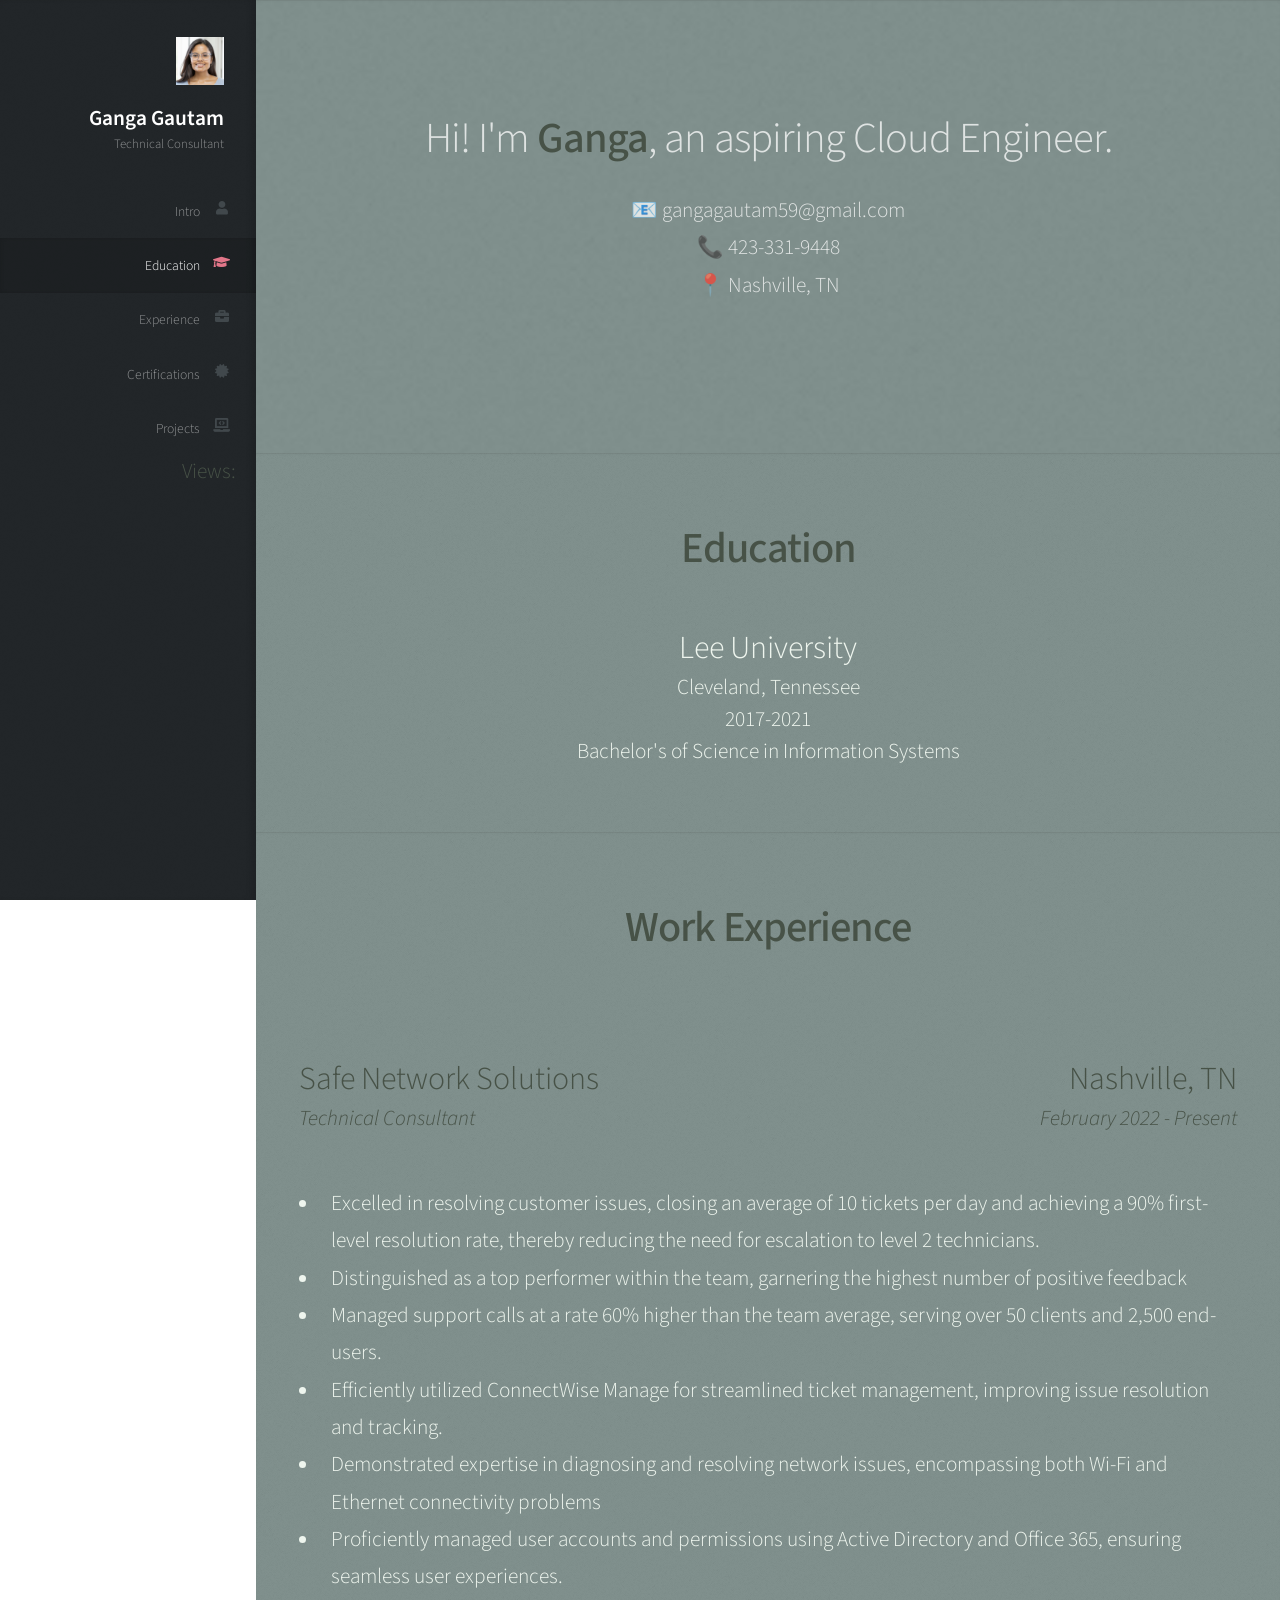
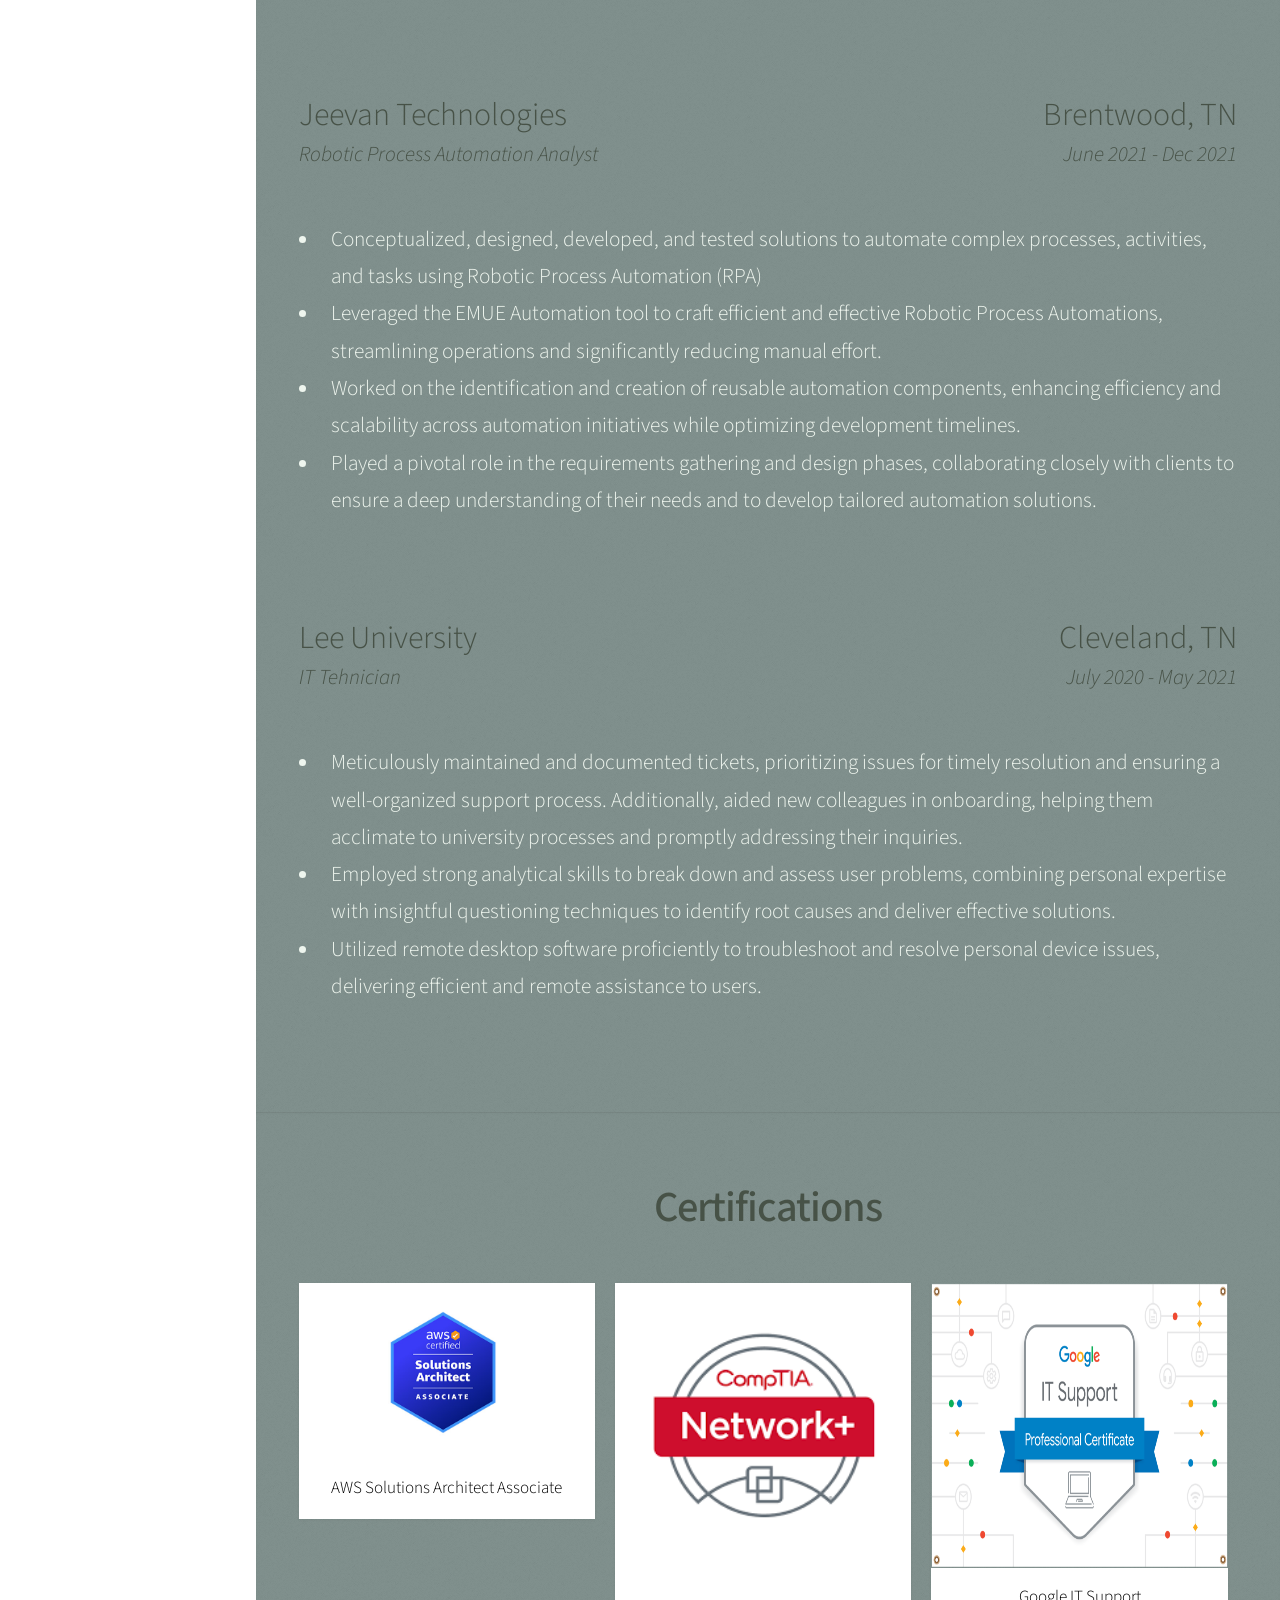
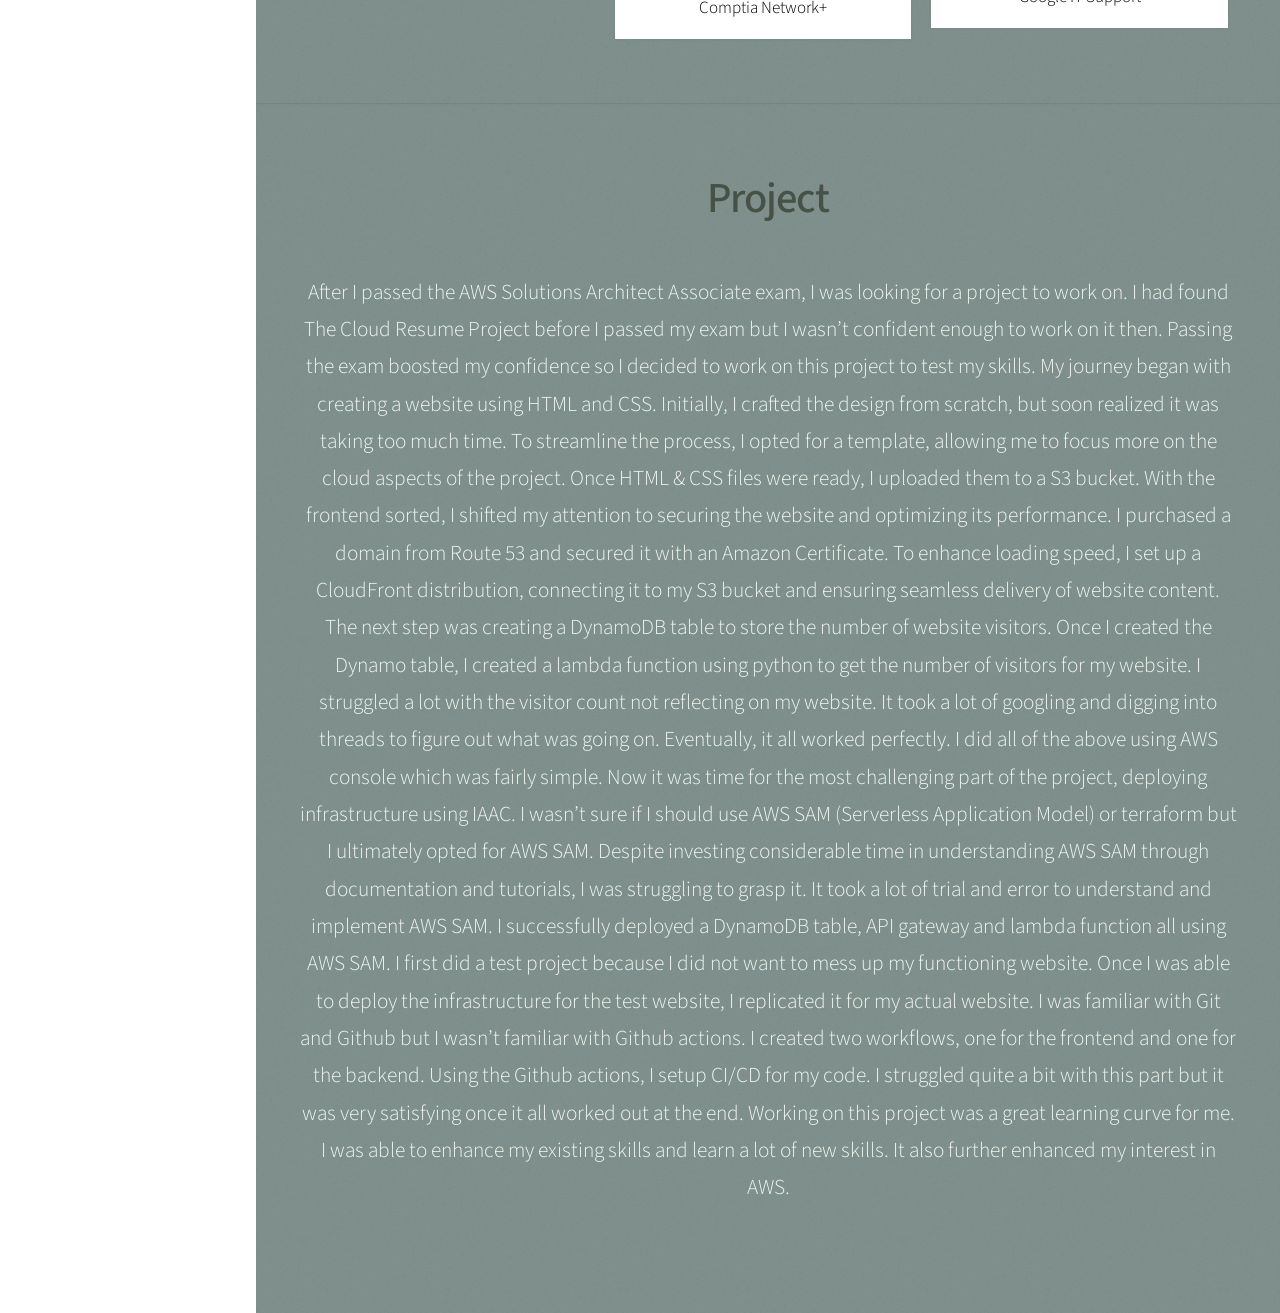
==== commit fdbcf08c: "project format" ====
--- a/Cloud-resume-frontend/index.html
+++ b/Cloud-resume-frontend/index.html
@@ -168,31 +168,31 @@
 					</section>
 
 				<!-- Project -->
-					<section>
-						<div class="container">
-
+					<section id="project" class="five">
+						<div class="container">
 							<header>
 								<h2><strong>Project</strong></h2>
 							</header>
-							<p>
-								After I passed the AWS Solutions Architect Associate exam, I was looking for a project to work on. I had found The Cloud Resume Project before I passed my exam but I wasn’t confident enough to work on it then. Passing the exam boosted my confidence so I decided to work on this project to test my skills.
-
-								My journey began with creating a website using HTML and CSS. Initially, I crafted the design from scratch, but soon realized it was taking too much time. To streamline the process, I opted for a template, allowing me to focus more on the cloud aspects of the project. Once HTML & CSS files were ready, I uploaded them to a S3 bucket.
+							<p class="resumeproject">
+								After I passed the AWS Solutions Architect Associate exam, I was looking for a project to work on. I had found The Cloud Resume Project before I passed my exam but I wasn’t confident enough to work on it then. Passing the exam boosted my confidence so I decided to work on this project to test my skills. 
+
+
+								My journey began with creating a website using HTML and CSS. Initially, I crafted the design from scratch, but soon realized it was taking too much time. To streamline the process, I opted for a template, allowing me to focus more on the cloud aspects of the project. Once HTML & CSS files were ready, I uploaded them to a S3 bucket. 
 
 								With the frontend sorted, I shifted my attention to securing the website and optimizing its performance. I purchased a domain from Route 53 and secured it with an Amazon Certificate. To enhance loading speed, I set up a CloudFront distribution, connecting it to my S3 bucket and ensuring seamless delivery of website content.
-								The next step was creating a DynamoDB table to store the number of website visitors. Once I created the Dynamo table, I created a lambda function using python to get the number of visitors for my website. I struggled a lot with the visitor count not reflecting on my website. It took a lot of googling and digging into threads to figure out what was going on. Eventually, it all worked perfectly.
-
-								I did all of the above using AWS console which was fairly simple. Now it was time for the most challenging part of the project, deploying infrastructure using IAAC. I wasn’t sure if I should use AWS SAM (Serverless Application Model) or terraform but I ultimately opted for AWS SAM. 
-								Despite investing considerable time in understanding AWS SAM through documentation and tutorials, I was struggling to grasp it. It took a lot of trial and error to understand and implement AWS SAM. I successfully deployed a DynamoDB table, API gateway and lambda function all using AWS SAM. I first did a test project because I did not want to mess up my functioning website. Once I was able to deploy the infrastructure for the test website, I replicated it for my actual website.
-
-								I was familiar with Git and Github but I wasn’t familiar with Github actions. I created two workflows, one for the frontend and one for the backend. Using the Github actions, I setup CI/CD for my code. I struggled quite a bit with this part but it was very satisfying once it all worked out at the end.
-
-								Working on this project was a great learning curve for me. I was able to enhance my existing skills and learn a lot of new skills. It also further enhanced my interest in AWS. 
+
+								The next step was creating a DynamoDB table to store the number of website visitors. Once I created the Dynamo table, I created a lambda function using python to get the number of visitors for my website. I struggled a lot with the visitor count not reflecting on my website. It took a lot of googling and digging into threads to figure out what was going on. Eventually, it all worked perfectly. 
+
+
+								I did all of the above using AWS console which was fairly simple. Now it was time for the most challenging part of the project, deploying infrastructure using IAAC. I wasn’t sure if I should use AWS SAM (Serverless Application Model) or terraform but I ultimately opted for AWS SAM.  
+
+								Despite investing considerable time in understanding AWS SAM through documentation and tutorials, I was struggling to grasp it. It took a lot of trial and error to understand and implement AWS SAM. I successfully deployed a DynamoDB table, API gateway and lambda function all using AWS SAM. I first did a test project because I did not want to mess up my functioning website. Once I was able to deploy the infrastructure for the test website, I replicated it for my actual website. 
+
+								I was familiar with Git and Github but I wasn’t familiar with Github actions. I created two workflows, one for the frontend and one for the backend. Using the Github actions, I setup CI/CD for my code. I struggled quite a bit with this part but it was very satisfying once it all worked out at the end. 
+
+								Working on this project was a great learning curve for me. I was able to enhance my existing skills and learn a lot of new skills. It also further enhanced my interest in AWS.
 							</p>
-
-
-					</section>
-
+					</section>
 			</div>
 
 
--- a/Cloud-resume-frontend/assets/css/main.css
+++ b/Cloud-resume-frontend/assets/css/main.css
@@ -1854,7 +1854,10 @@
 	text-align: left;
 	color: #EEF5EE
 }
-
+.resumeproject{
+
+	color: #EEF5EE
+}
 .work{
 	margin-top: 95px;
 }
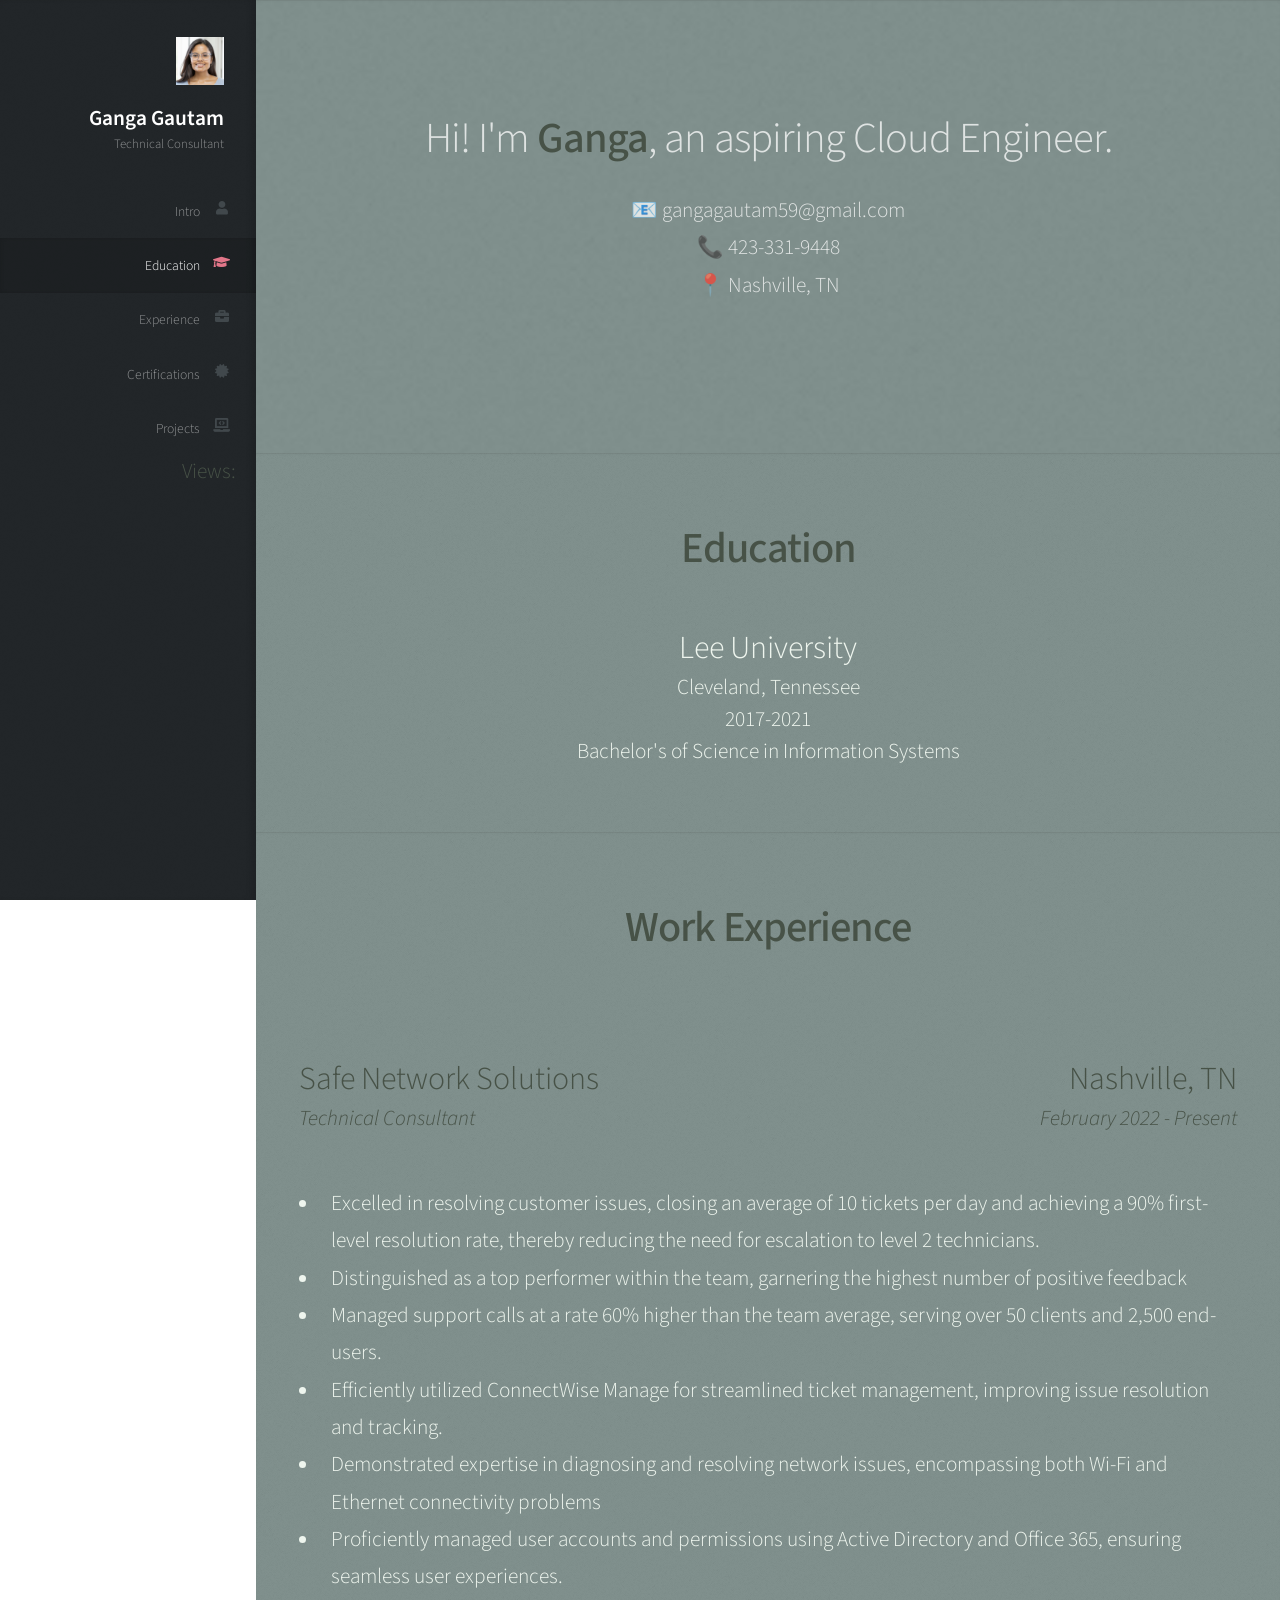
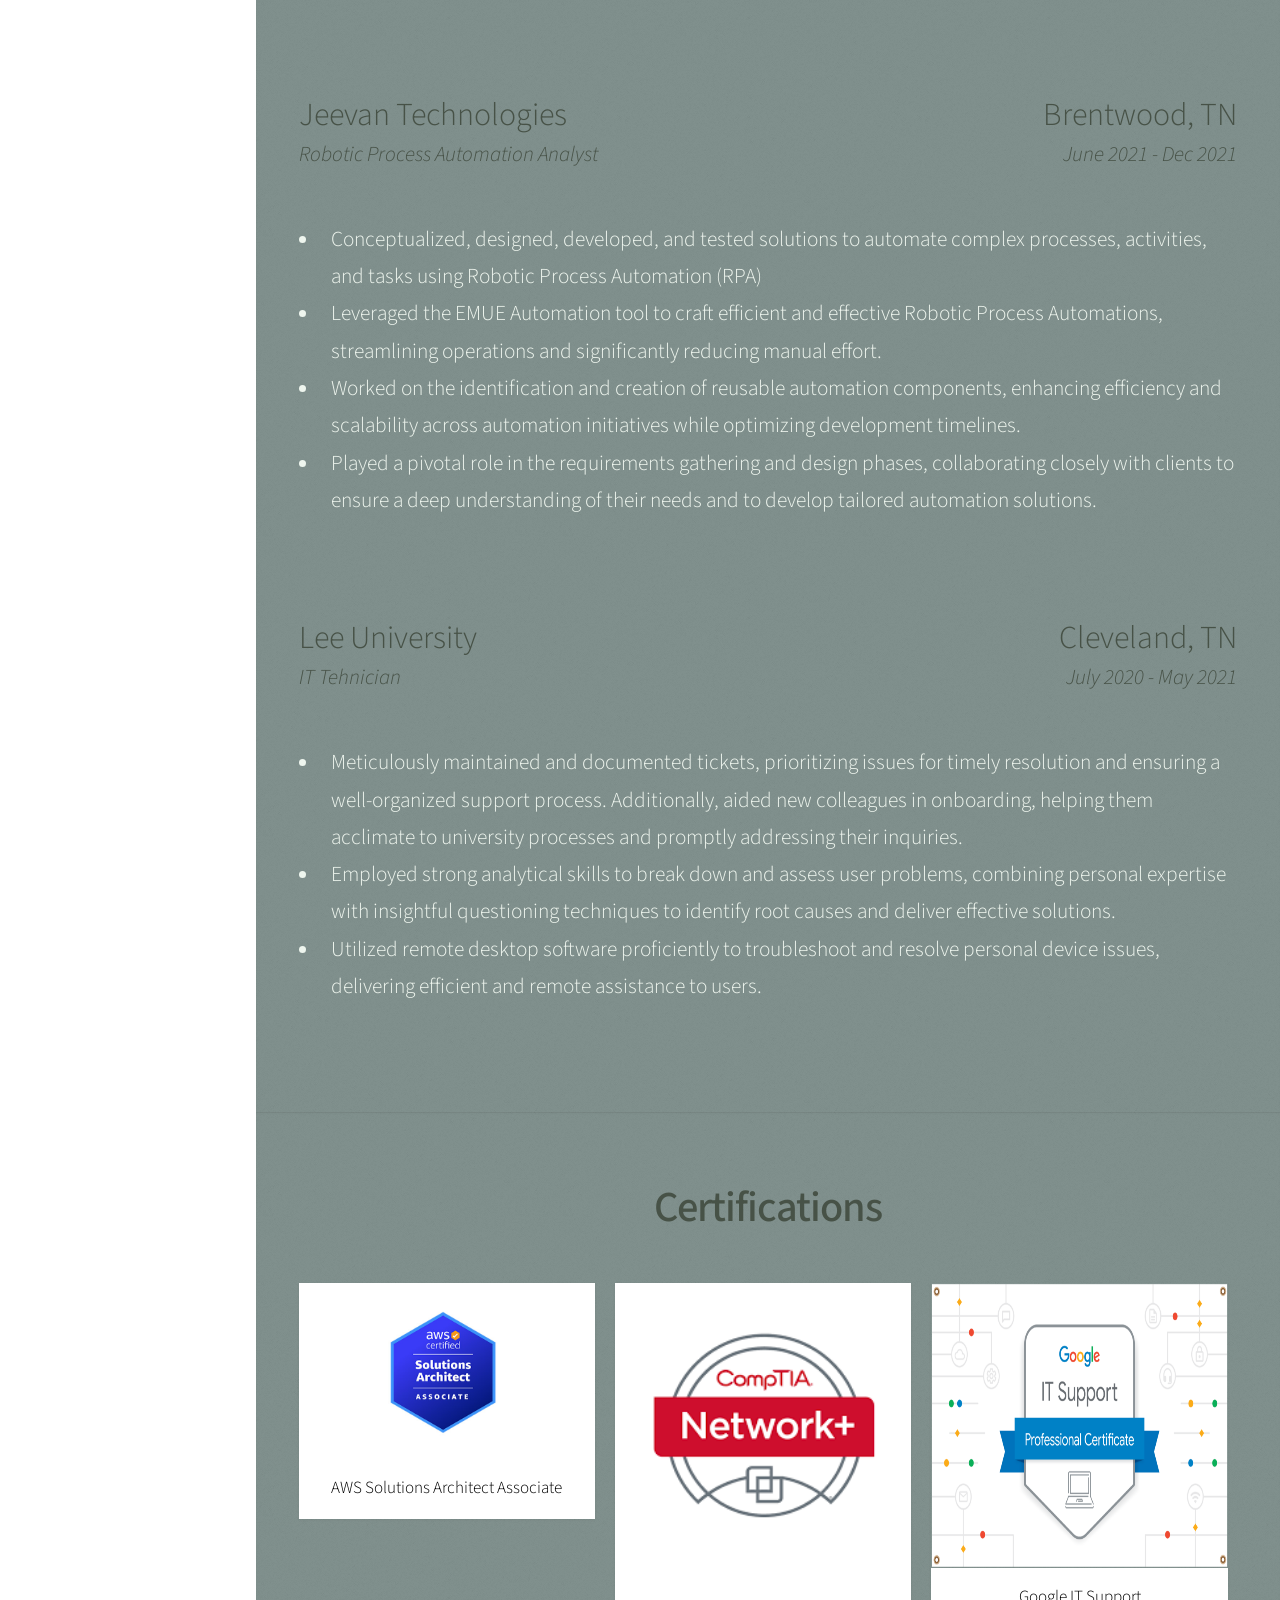
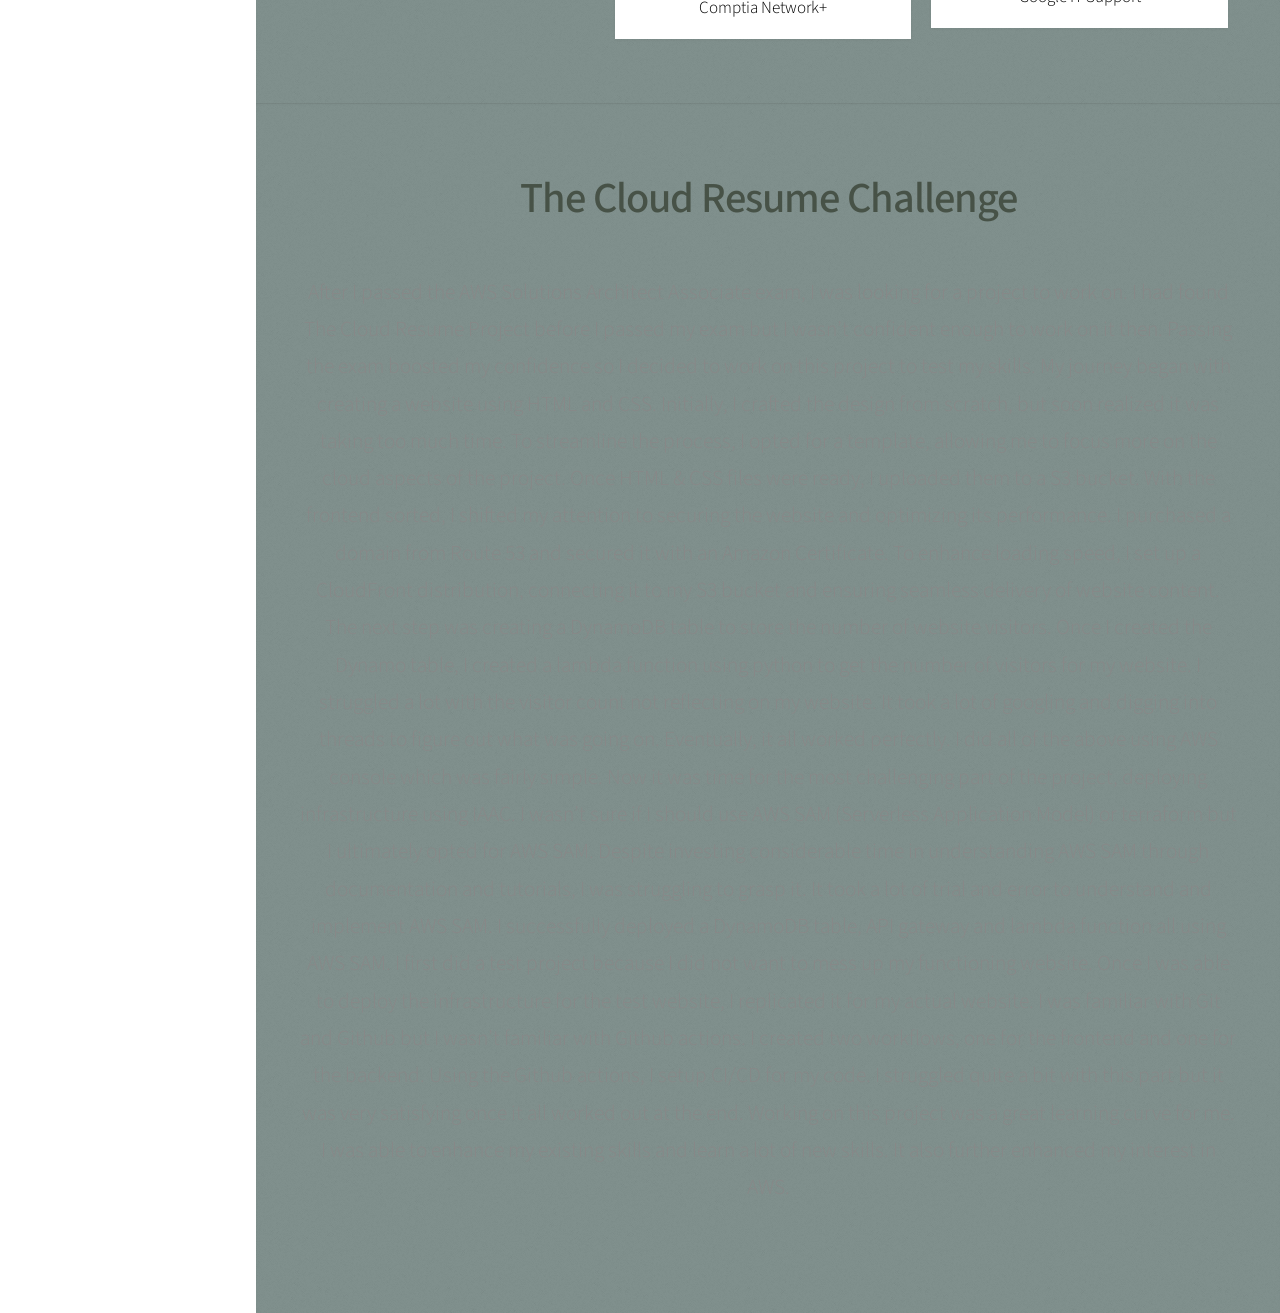
==== commit 86fbbfb8: "project font" ====
--- a/Cloud-resume-frontend/index.html
+++ b/Cloud-resume-frontend/index.html
@@ -171,7 +171,7 @@
 					<section id="project" class="five">
 						<div class="container">
 							<header>
-								<h2><strong>Project</strong></h2>
+								<h2><strong>The Cloud Resume Challenge</strong></h2>
 							</header>
 							<p class="resumeproject">
 								After I passed the AWS Solutions Architect Associate exam, I was looking for a project to work on. I had found The Cloud Resume Project before I passed my exam but I wasn’t confident enough to work on it then. Passing the exam boosted my confidence so I decided to work on this project to test my skills. 
--- a/Cloud-resume-frontend/assets/css/main.css
+++ b/Cloud-resume-frontend/assets/css/main.css
@@ -1854,14 +1854,14 @@
 	text-align: left;
 	color: #EEF5EE
 }
-.resumeproject{
-
+
+.resumeproject p{
 	color: #EEF5EE
 }
+
 .work{
 	margin-top: 95px;
 }
-
 	
 /* Item */
 
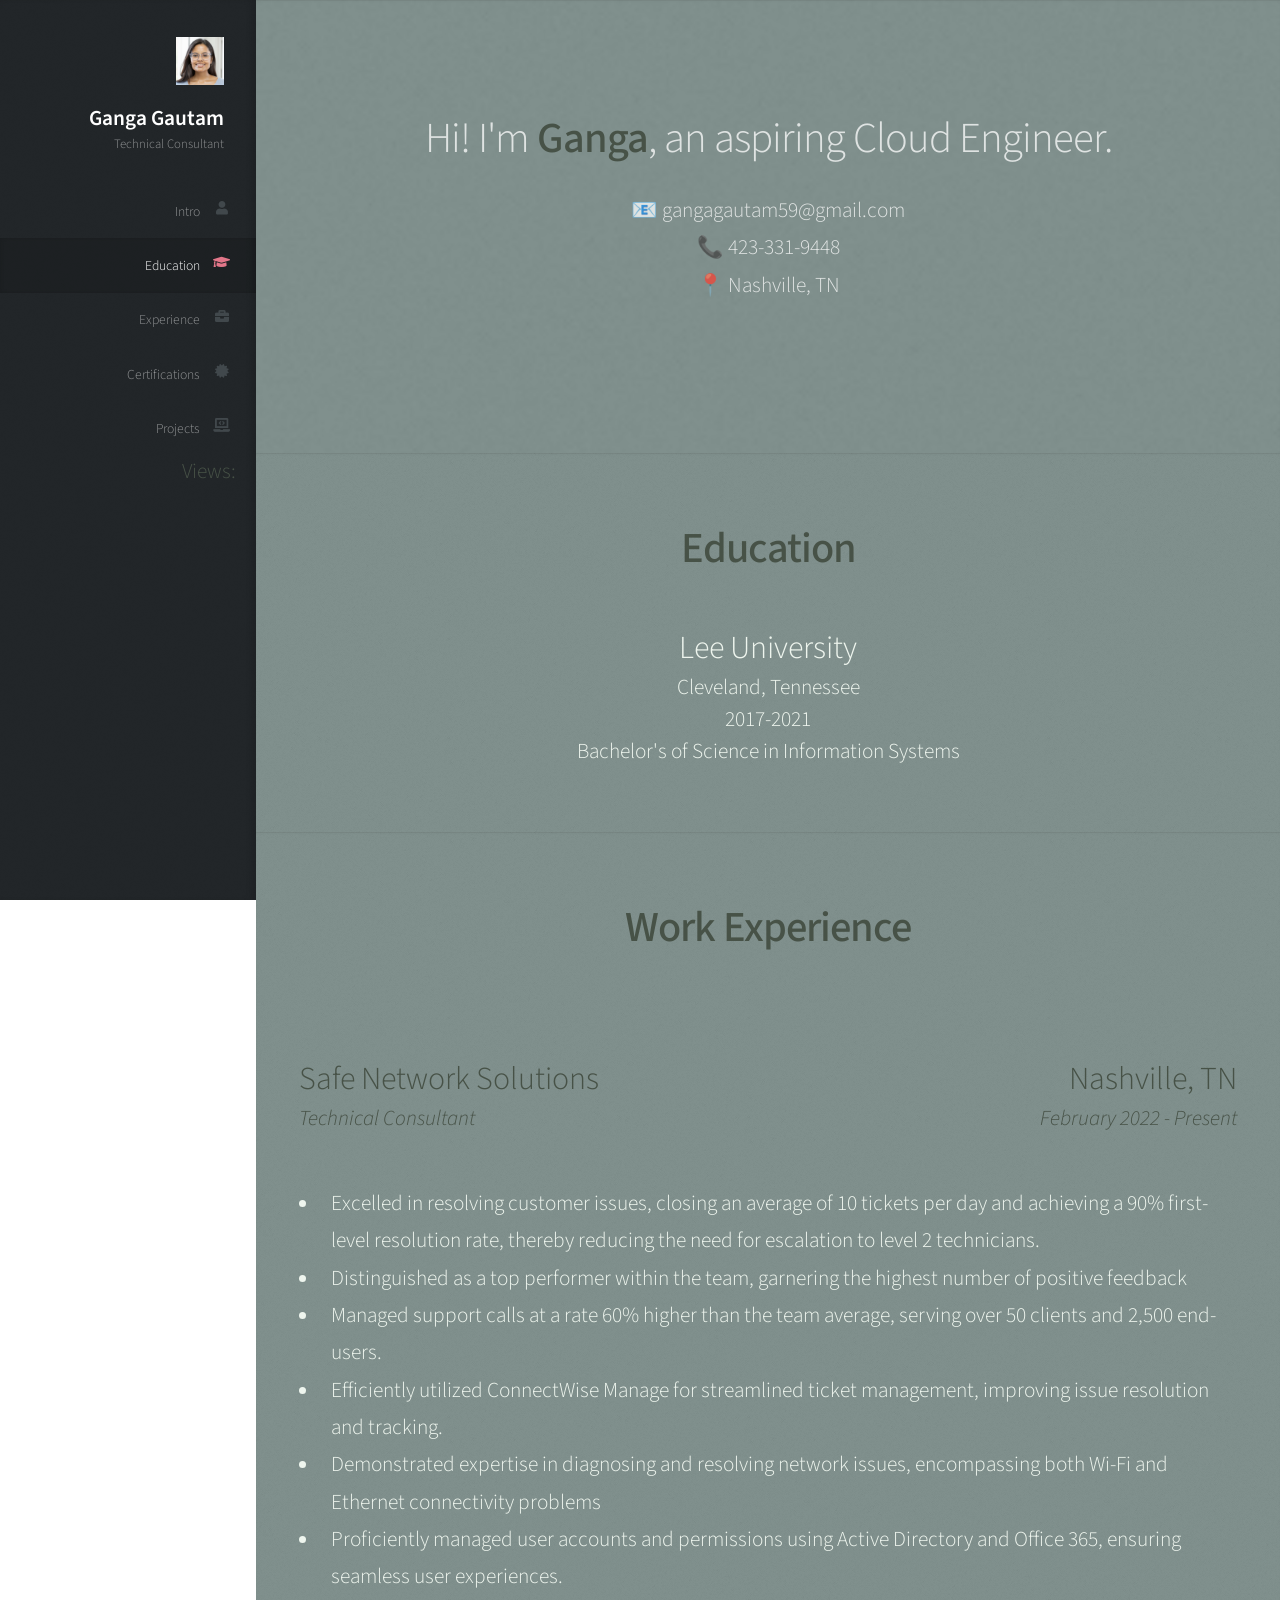
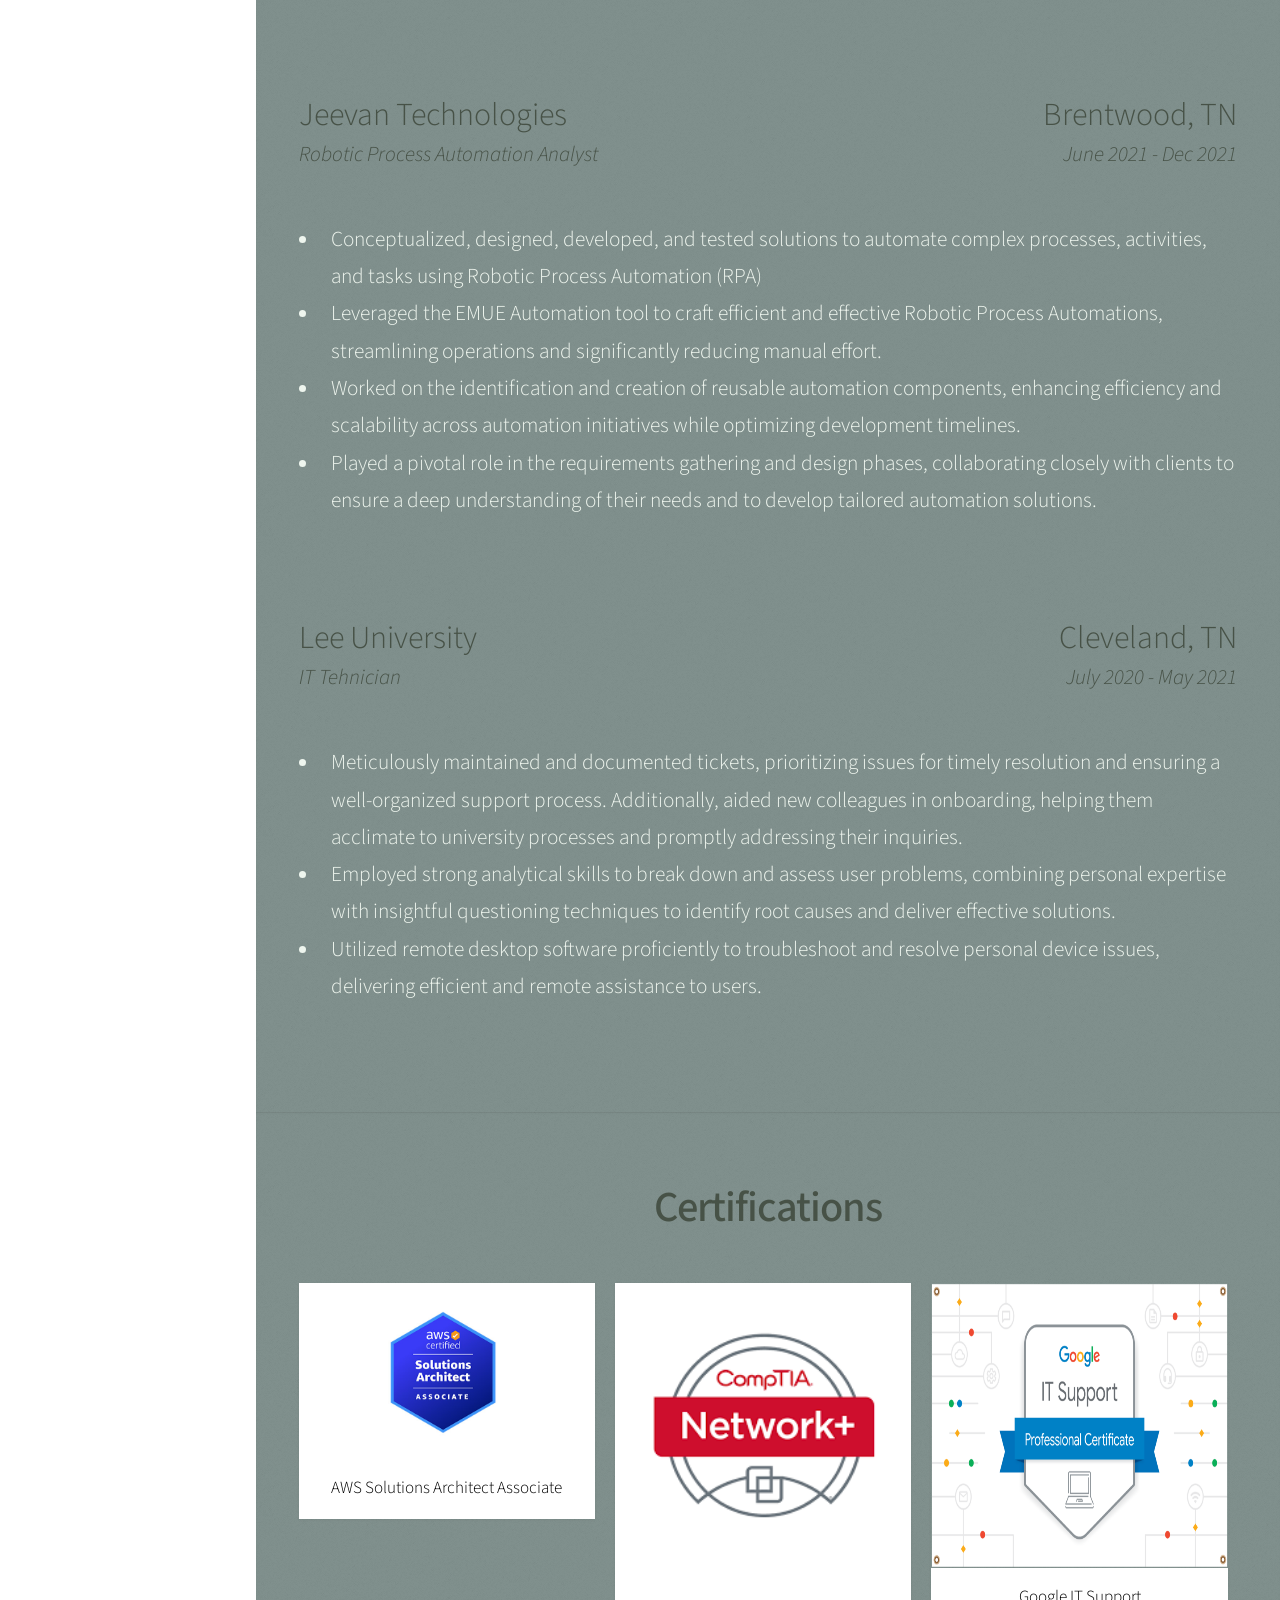
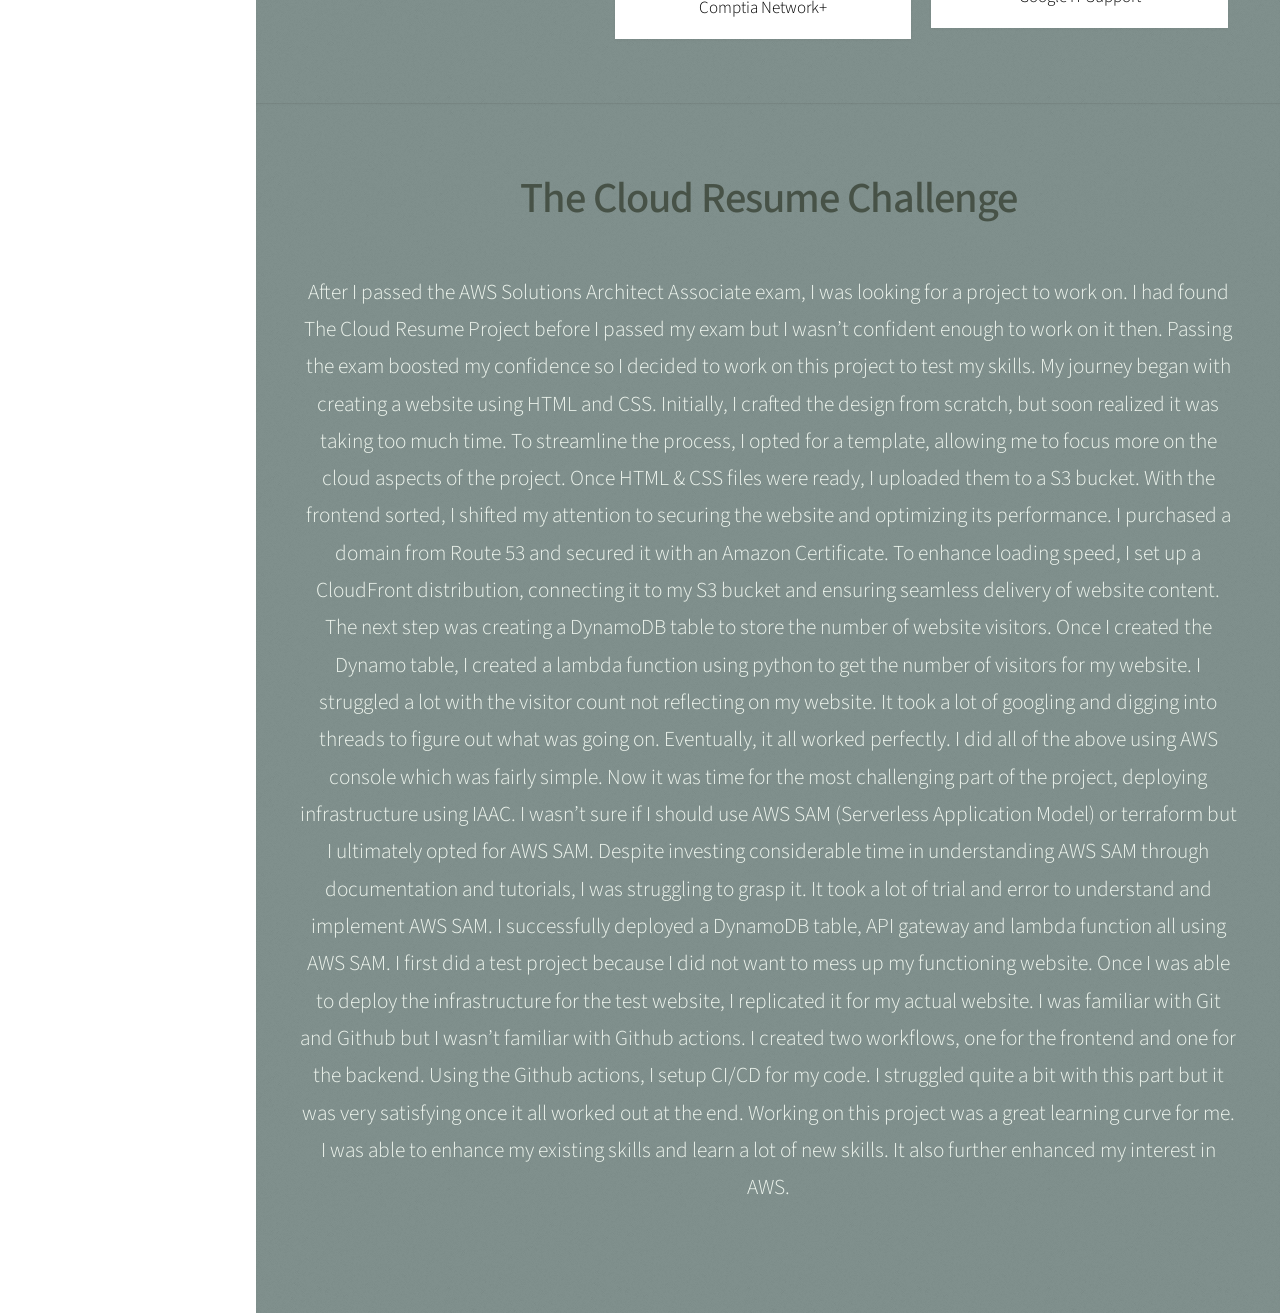
==== commit 7419efca: "project format" ====
--- a/Cloud-resume-frontend/index.html
+++ b/Cloud-resume-frontend/index.html
@@ -173,7 +173,7 @@
 							<header>
 								<h2><strong>The Cloud Resume Challenge</strong></h2>
 							</header>
-							<p class="resumeproject">
+							<p style="color: #EEF5EE">
 								After I passed the AWS Solutions Architect Associate exam, I was looking for a project to work on. I had found The Cloud Resume Project before I passed my exam but I wasn’t confident enough to work on it then. Passing the exam boosted my confidence so I decided to work on this project to test my skills. 
 
 
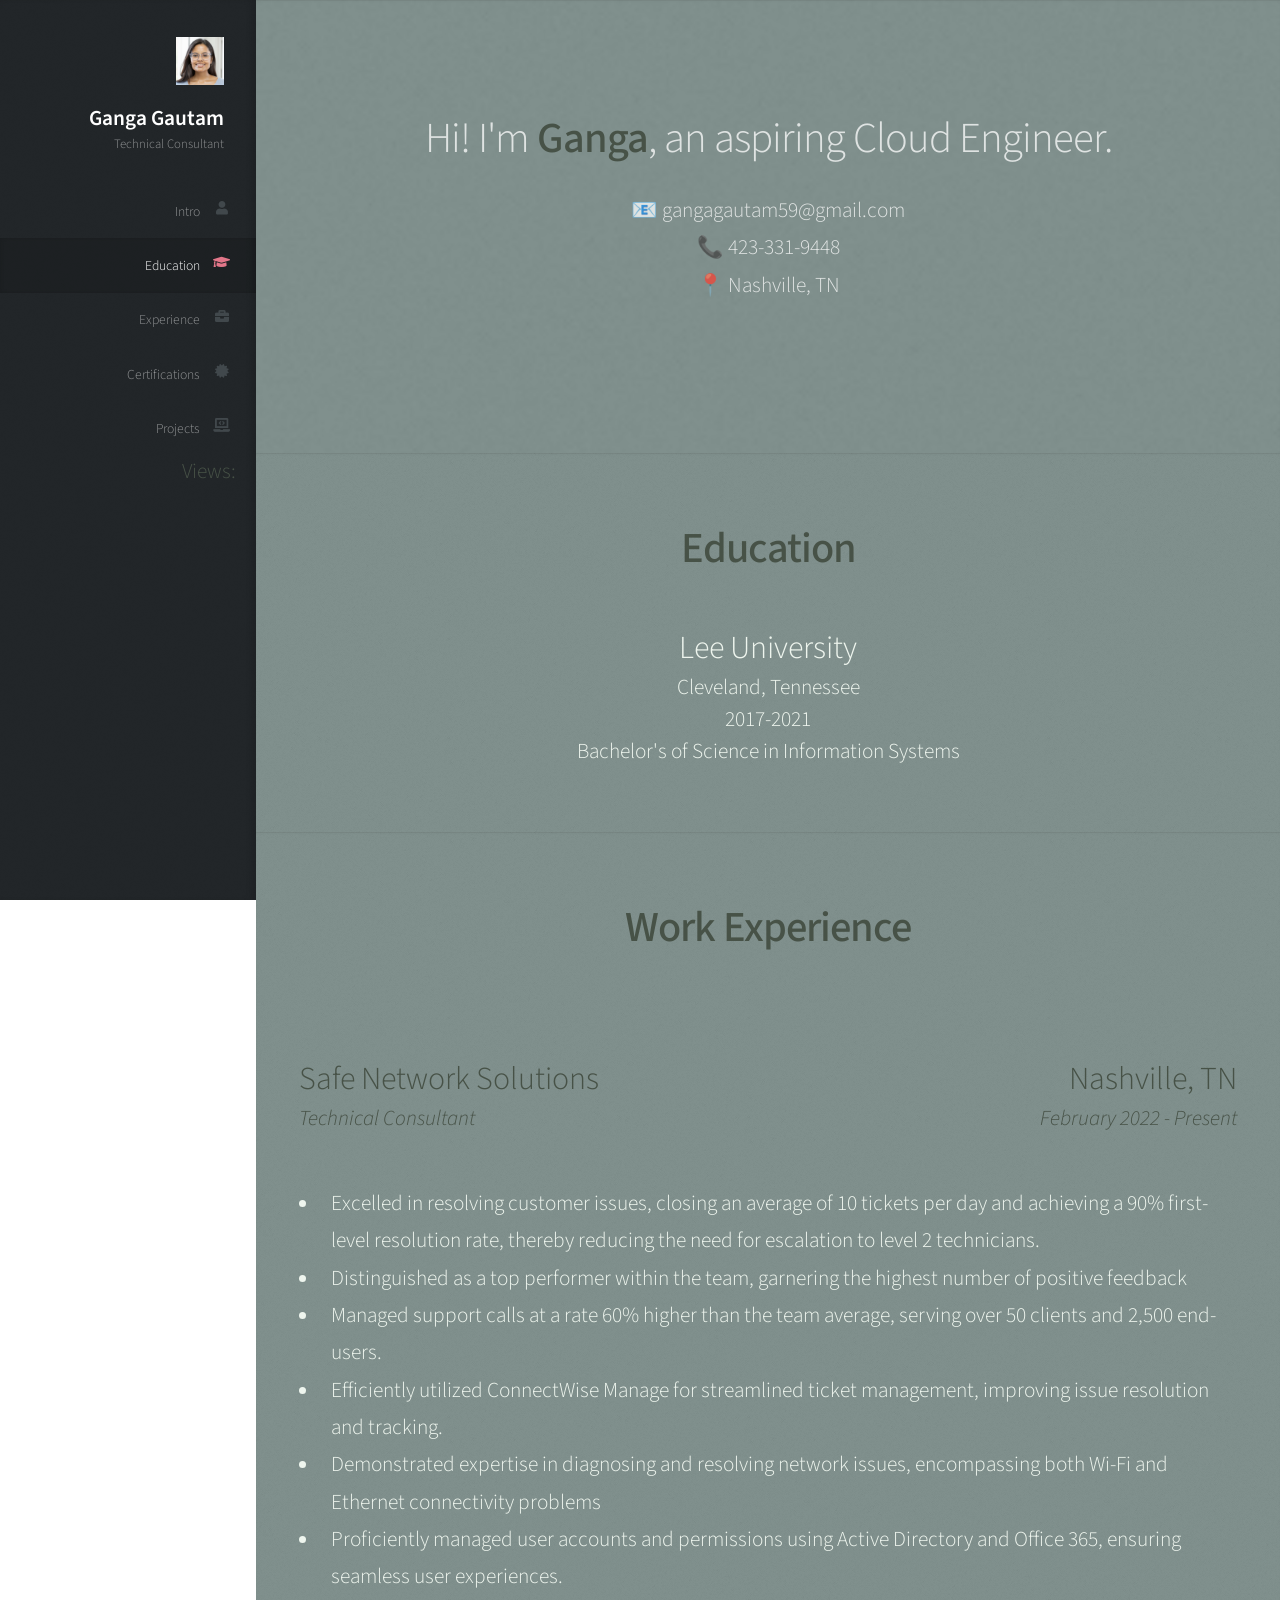
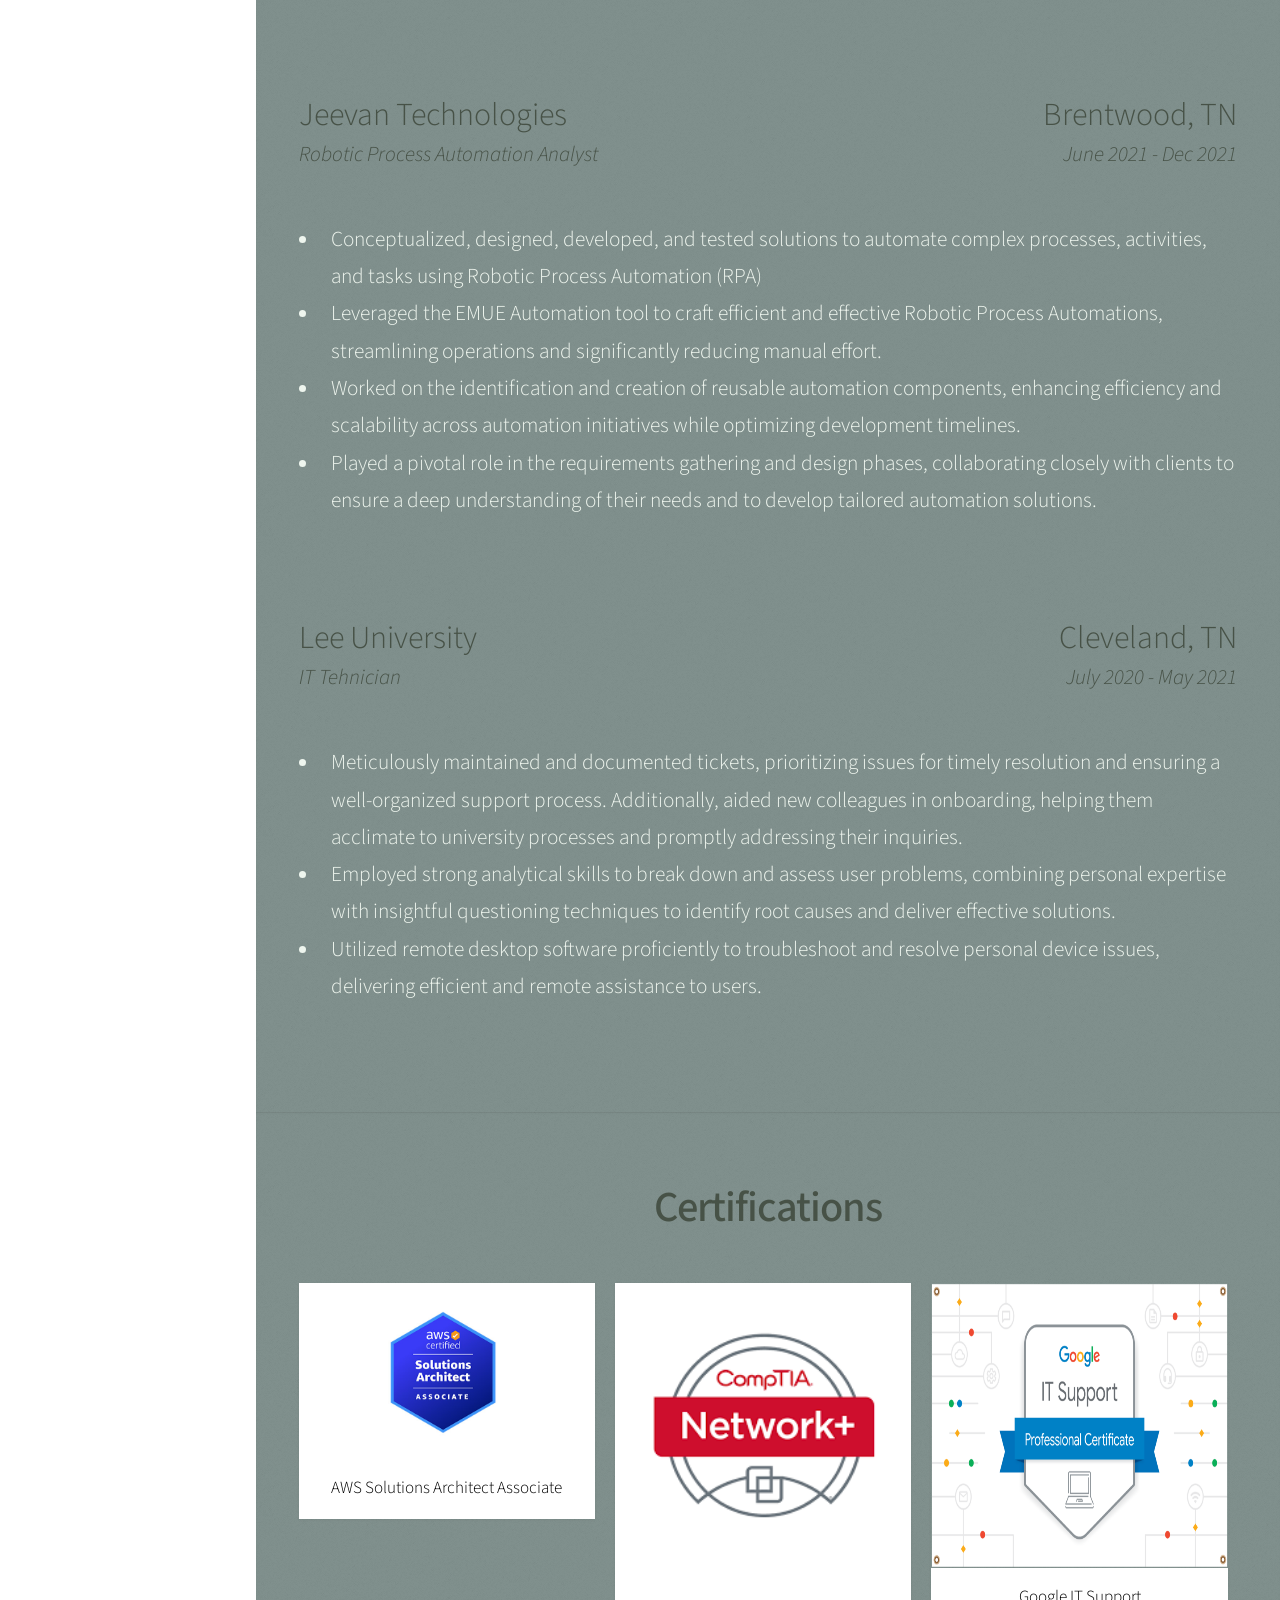
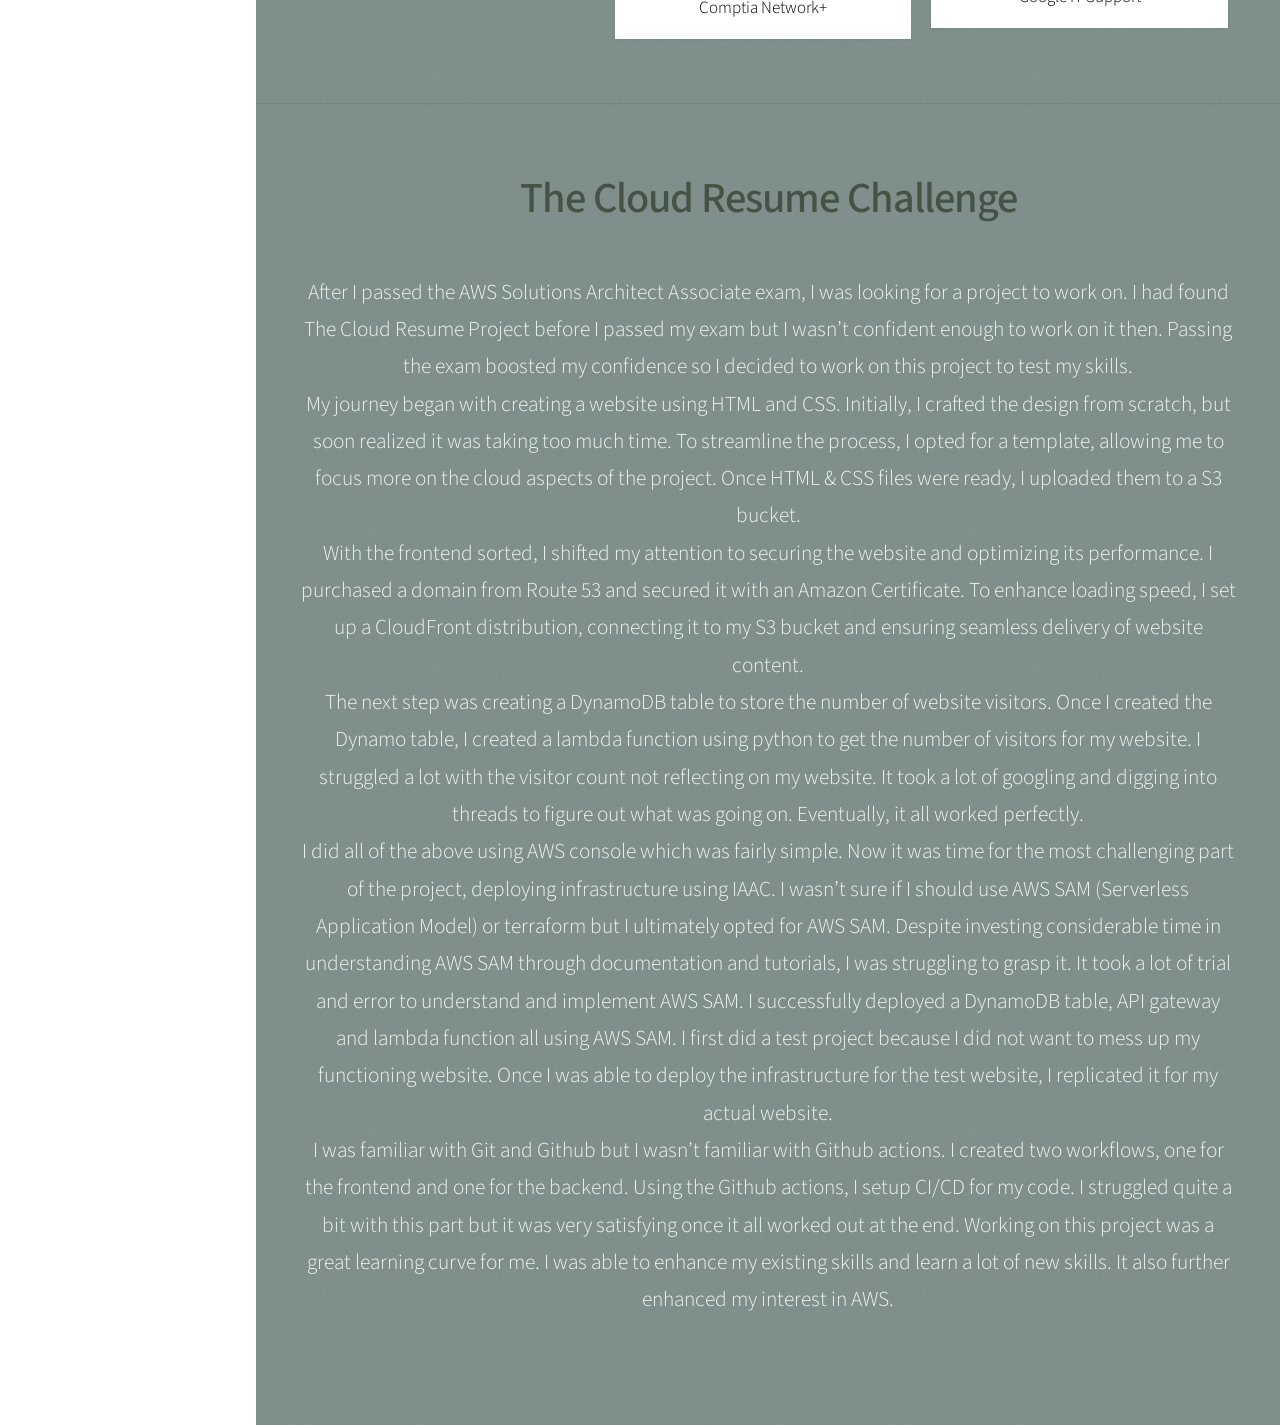
==== commit 71e4f945: "project format" ====
--- a/Cloud-resume-frontend/index.html
+++ b/Cloud-resume-frontend/index.html
@@ -174,23 +174,27 @@
 								<h2><strong>The Cloud Resume Challenge</strong></h2>
 							</header>
 							<p style="color: #EEF5EE">
-								After I passed the AWS Solutions Architect Associate exam, I was looking for a project to work on. I had found The Cloud Resume Project before I passed my exam but I wasn’t confident enough to work on it then. Passing the exam boosted my confidence so I decided to work on this project to test my skills. 
-
-
-								My journey began with creating a website using HTML and CSS. Initially, I crafted the design from scratch, but soon realized it was taking too much time. To streamline the process, I opted for a template, allowing me to focus more on the cloud aspects of the project. Once HTML & CSS files were ready, I uploaded them to a S3 bucket. 
-
-								With the frontend sorted, I shifted my attention to securing the website and optimizing its performance. I purchased a domain from Route 53 and secured it with an Amazon Certificate. To enhance loading speed, I set up a CloudFront distribution, connecting it to my S3 bucket and ensuring seamless delivery of website content.
-
-								The next step was creating a DynamoDB table to store the number of website visitors. Once I created the Dynamo table, I created a lambda function using python to get the number of visitors for my website. I struggled a lot with the visitor count not reflecting on my website. It took a lot of googling and digging into threads to figure out what was going on. Eventually, it all worked perfectly. 
-
-
-								I did all of the above using AWS console which was fairly simple. Now it was time for the most challenging part of the project, deploying infrastructure using IAAC. I wasn’t sure if I should use AWS SAM (Serverless Application Model) or terraform but I ultimately opted for AWS SAM.  
-
-								Despite investing considerable time in understanding AWS SAM through documentation and tutorials, I was struggling to grasp it. It took a lot of trial and error to understand and implement AWS SAM. I successfully deployed a DynamoDB table, API gateway and lambda function all using AWS SAM. I first did a test project because I did not want to mess up my functioning website. Once I was able to deploy the infrastructure for the test website, I replicated it for my actual website. 
-
-								I was familiar with Git and Github but I wasn’t familiar with Github actions. I created two workflows, one for the frontend and one for the backend. Using the Github actions, I setup CI/CD for my code. I struggled quite a bit with this part but it was very satisfying once it all worked out at the end. 
-
-								Working on this project was a great learning curve for me. I was able to enhance my existing skills and learn a lot of new skills. It also further enhanced my interest in AWS.
+								After I passed the AWS Solutions Architect Associate exam, I was looking for a project to work on. I had found The Cloud Resume Project before I passed my exam but I wasn’t confident 
+								enough to work on it then. Passing the exam boosted my confidence so I decided to work on this project to test my skills.<br>
+								My journey began with creating a website using HTML and CSS. Initially, I crafted the design from scratch, but soon realized it was taking too much time. To streamline the process, I
+								opted for a template, allowing me to focus more on the cloud aspects of the project. Once HTML & CSS files were ready, I uploaded them to a S3 bucket. <br>
+
+								With the frontend sorted, I shifted my attention to securing the website and optimizing its performance. I purchased a domain from Route 53 and secured it with an Amazon Certificate.
+								To enhance loading speed, I set up a CloudFront distribution, connecting it to my S3 bucket and ensuring seamless delivery of website content.<br>
+
+								The next step was creating a DynamoDB table to store the number of website visitors. Once I created the Dynamo table, I created a lambda function using python to get the number of visitors for my website.
+								I struggled a lot with the visitor count not reflecting on my website. It took a lot of googling and digging into threads to figure out what was going on.
+								Eventually, it all worked perfectly. <br>
+
+								I did all of the above using AWS console which was fairly simple. Now it was time for the most challenging part of the project, deploying infrastructure using IAAC. 
+								I wasn’t sure if I should use AWS SAM (Serverless Application Model) or terraform but I ultimately opted for AWS SAM. Despite investing considerable time in
+								understanding AWS SAM through documentation and tutorials, I was struggling to grasp it. It took a lot of trial and error to understand and implement AWS SAM. I successfully
+								deployed a DynamoDB table, API gateway and lambda function all using AWS SAM. I first did a test project because I did not want to mess up my functioning website. 
+								Once I was able to deploy the infrastructure for the test website, I replicated it for my actual website. <br>
+
+								I was familiar with Git and Github but I wasn’t familiar with Github actions. I created two workflows, one for the frontend and one for the backend. Using the Github actions,
+								I setup CI/CD for my code. I struggled quite a bit with this part but it was very satisfying once it all worked out at the end. Working on this project was a great learning curve for me.
+								 I was able to enhance my existing skills and learn a lot of new skills. It also further enhanced my interest in AWS.
 							</p>
 					</section>
 			</div>
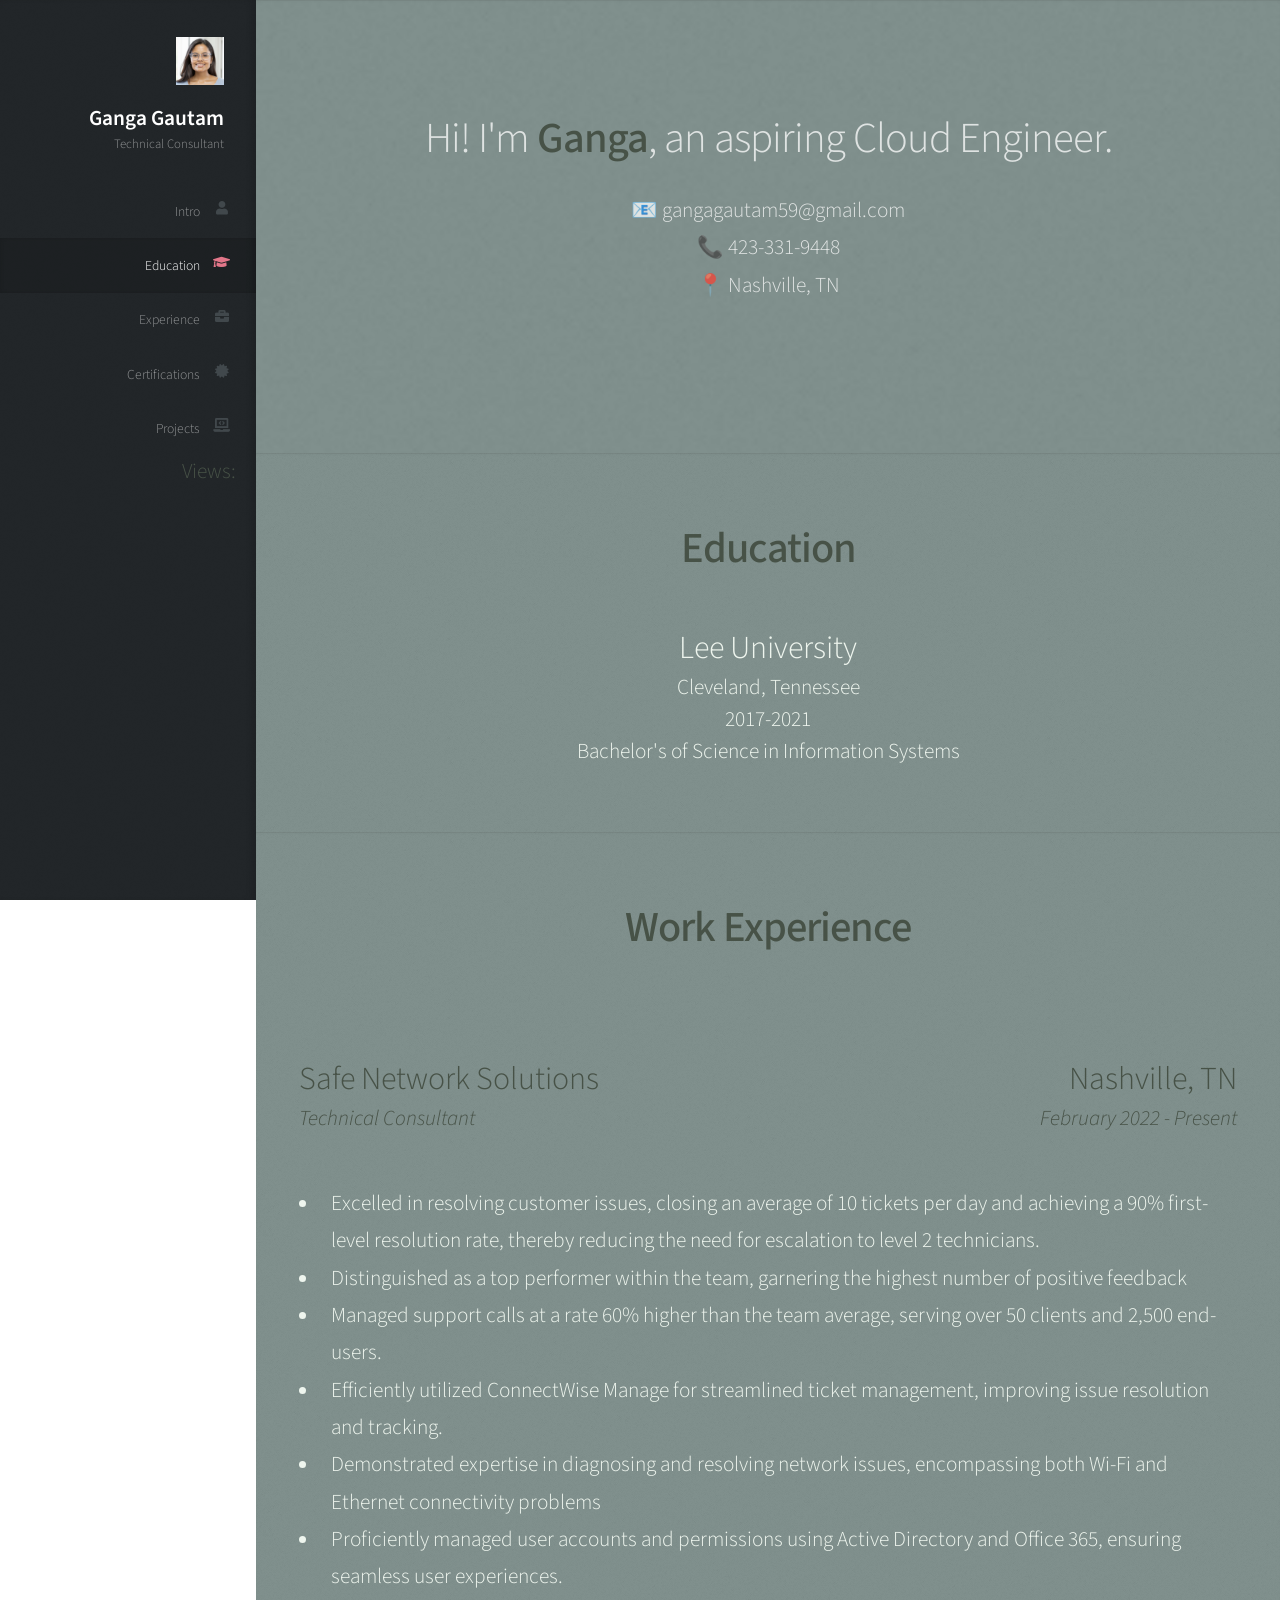
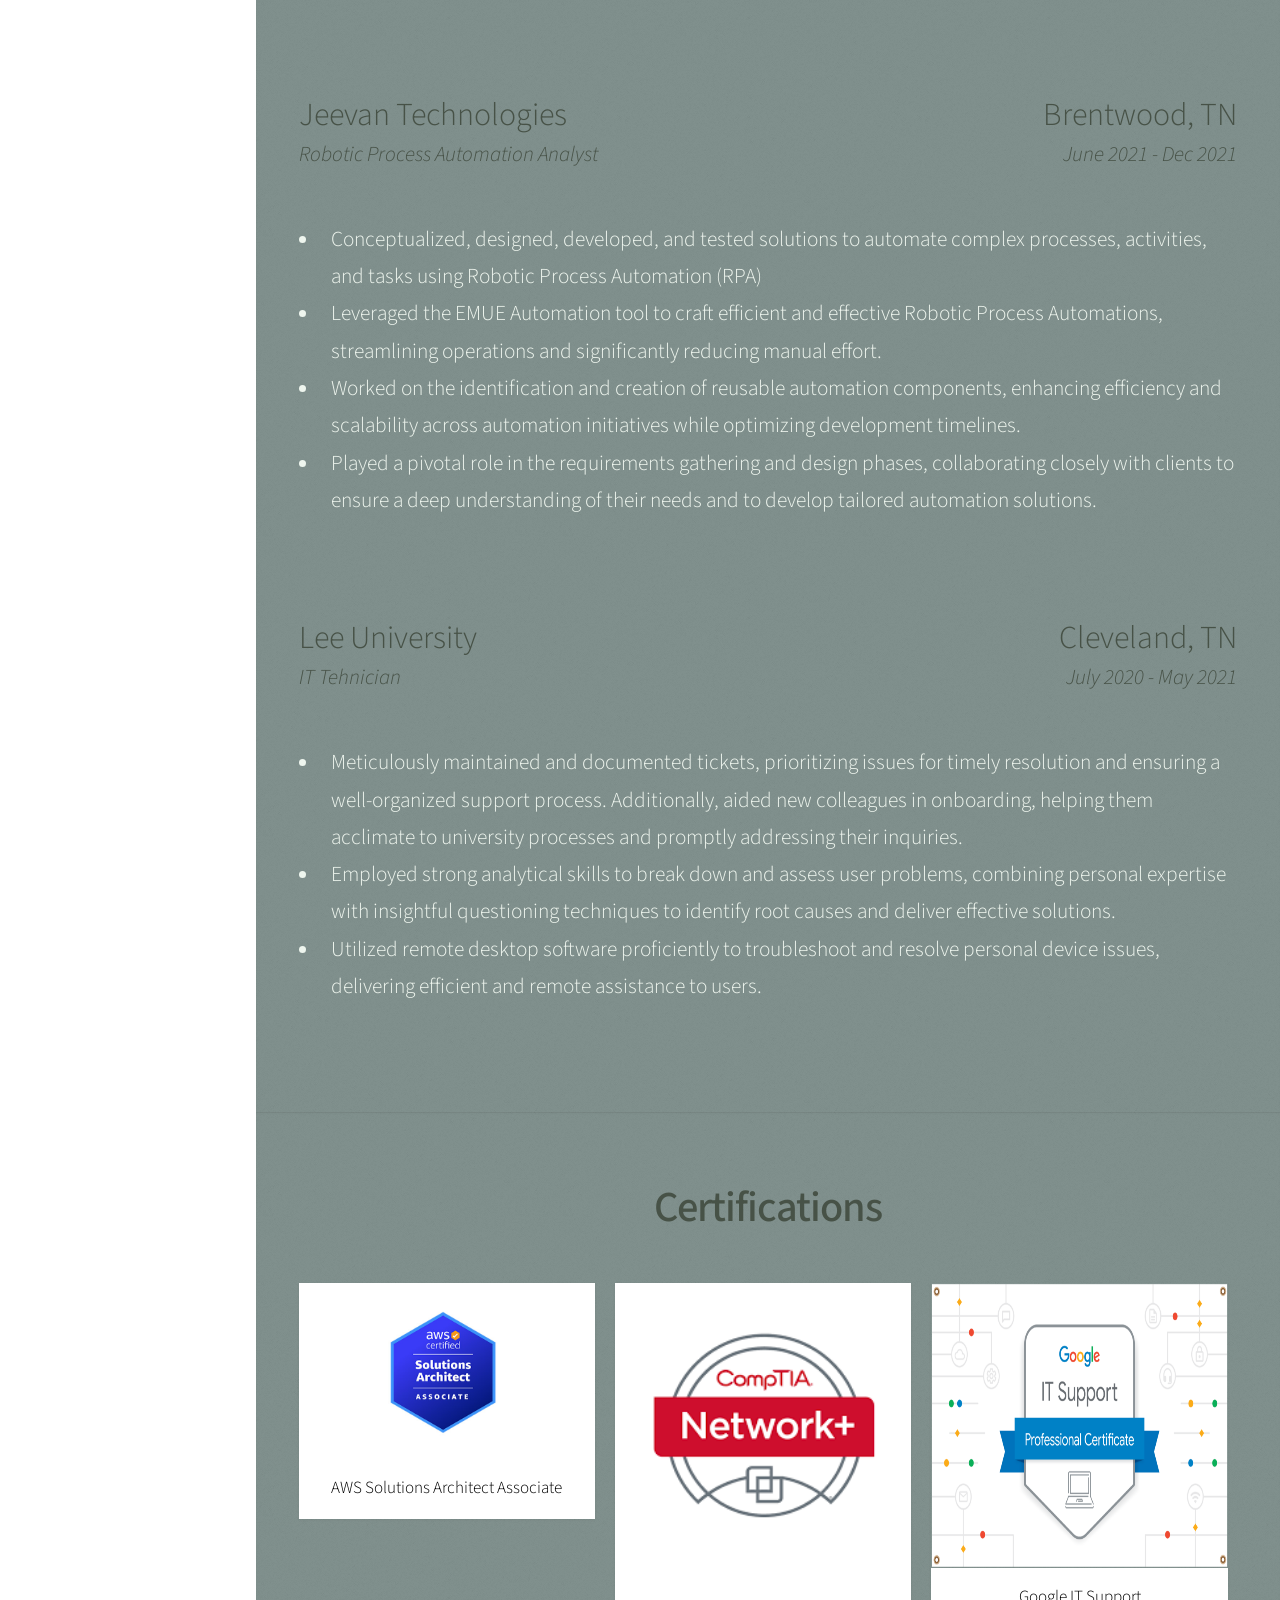
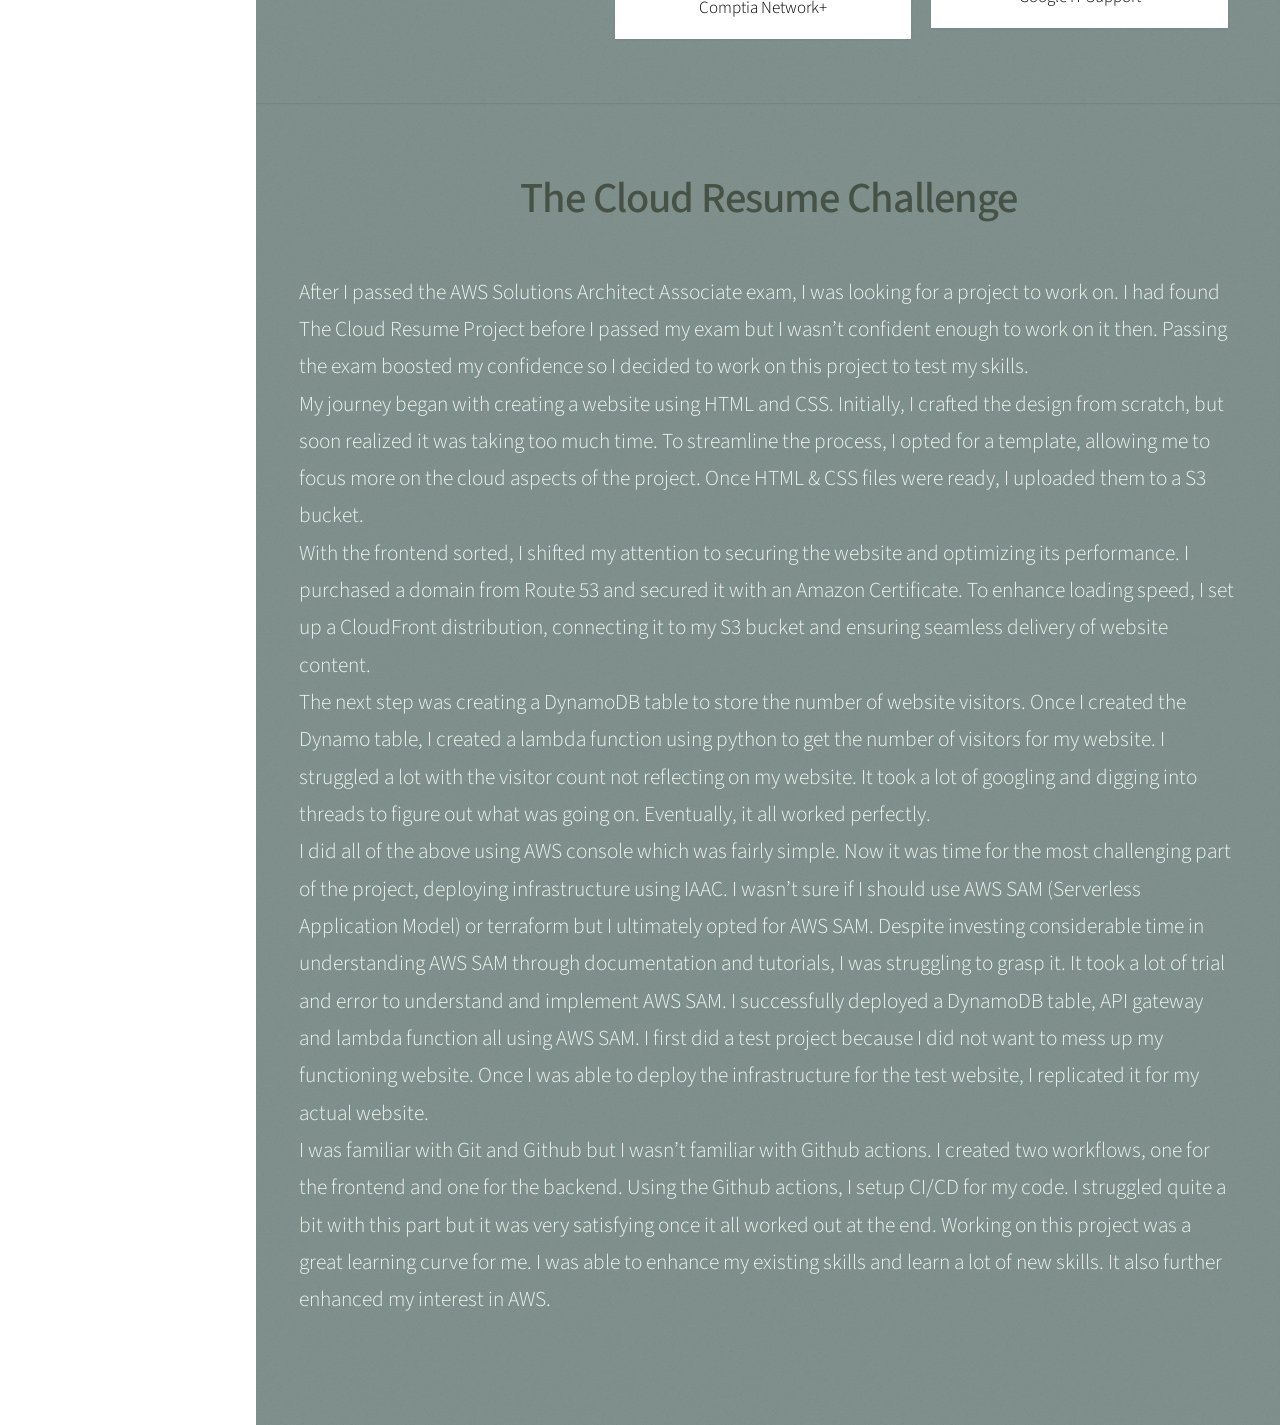
==== commit f29bdef1: "project format" ====
--- a/Cloud-resume-frontend/index.html
+++ b/Cloud-resume-frontend/index.html
@@ -173,7 +173,7 @@
 							<header>
 								<h2><strong>The Cloud Resume Challenge</strong></h2>
 							</header>
-							<p style="color: #EEF5EE">
+							<p style="color: #EEF5EE; text-align: left">
 								After I passed the AWS Solutions Architect Associate exam, I was looking for a project to work on. I had found The Cloud Resume Project before I passed my exam but I wasn’t confident 
 								enough to work on it then. Passing the exam boosted my confidence so I decided to work on this project to test my skills.<br>
 								My journey began with creating a website using HTML and CSS. Initially, I crafted the design from scratch, but soon realized it was taking too much time. To streamline the process, I
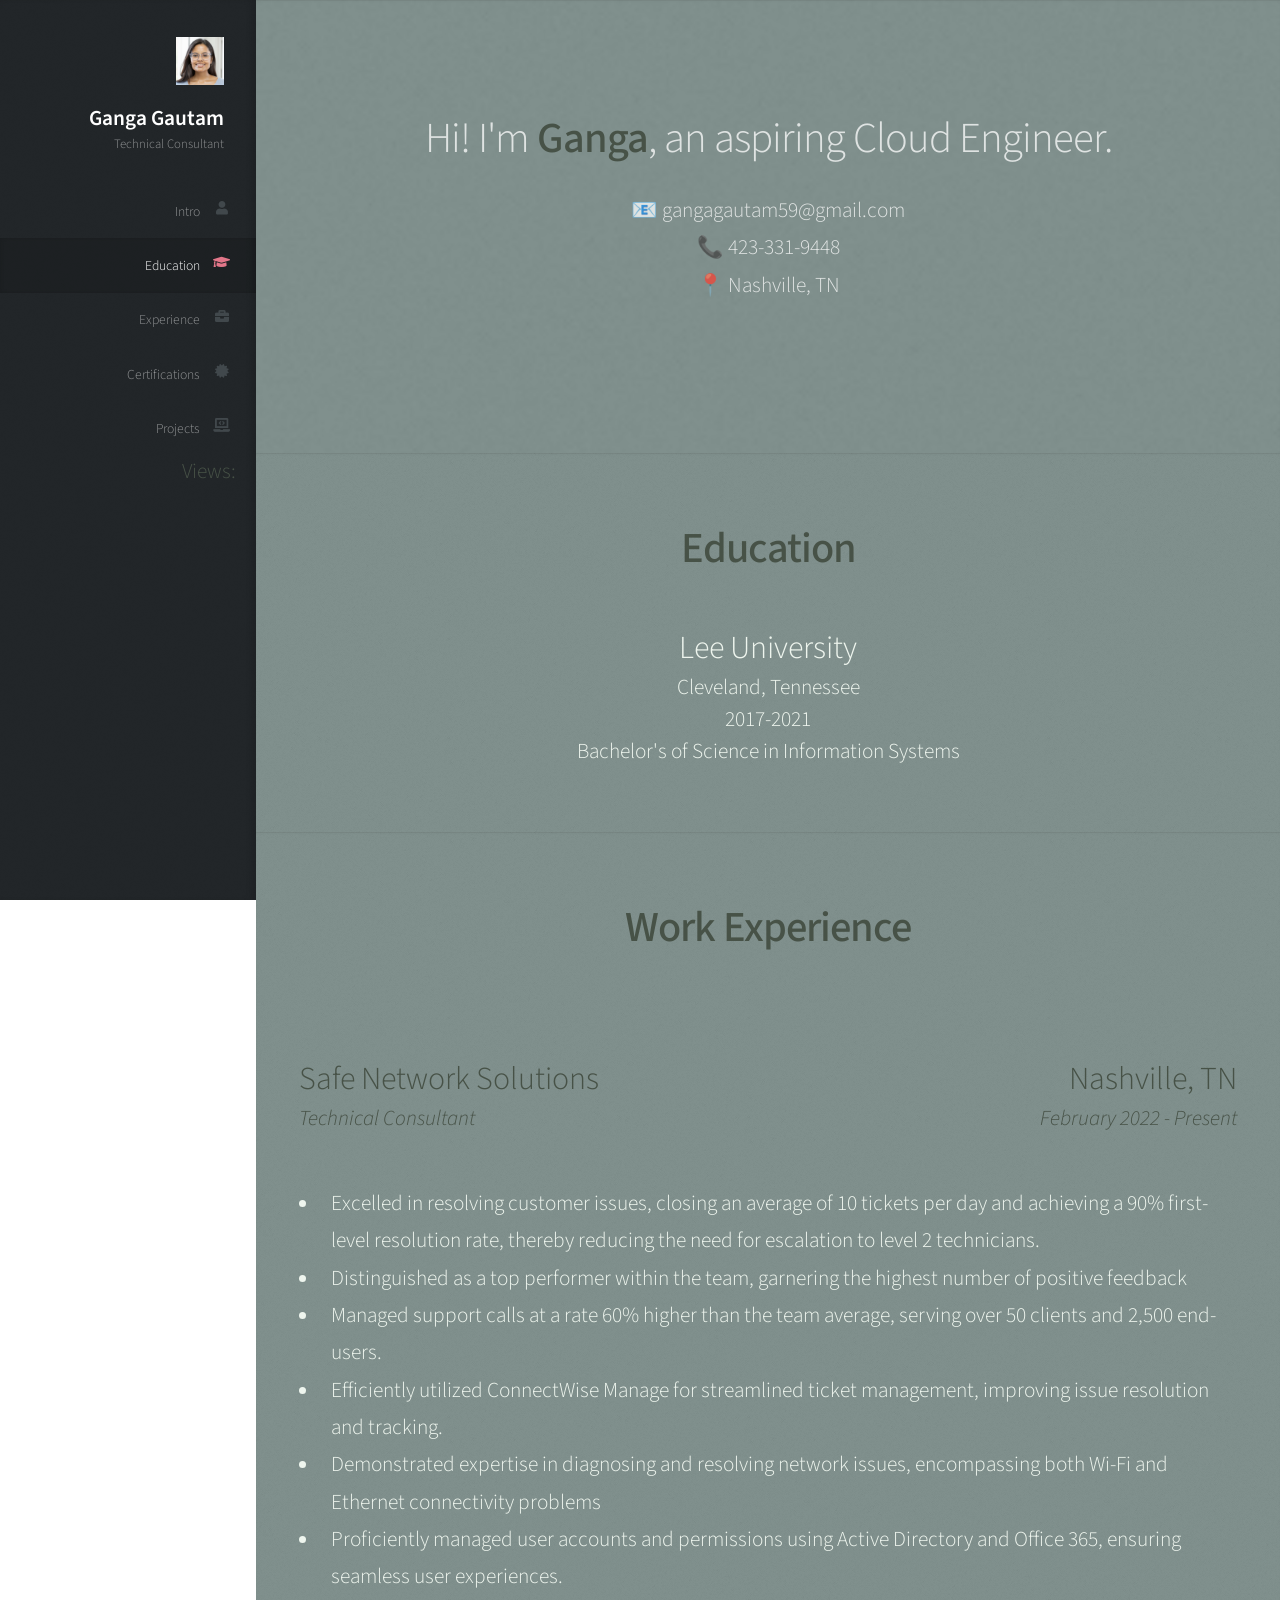
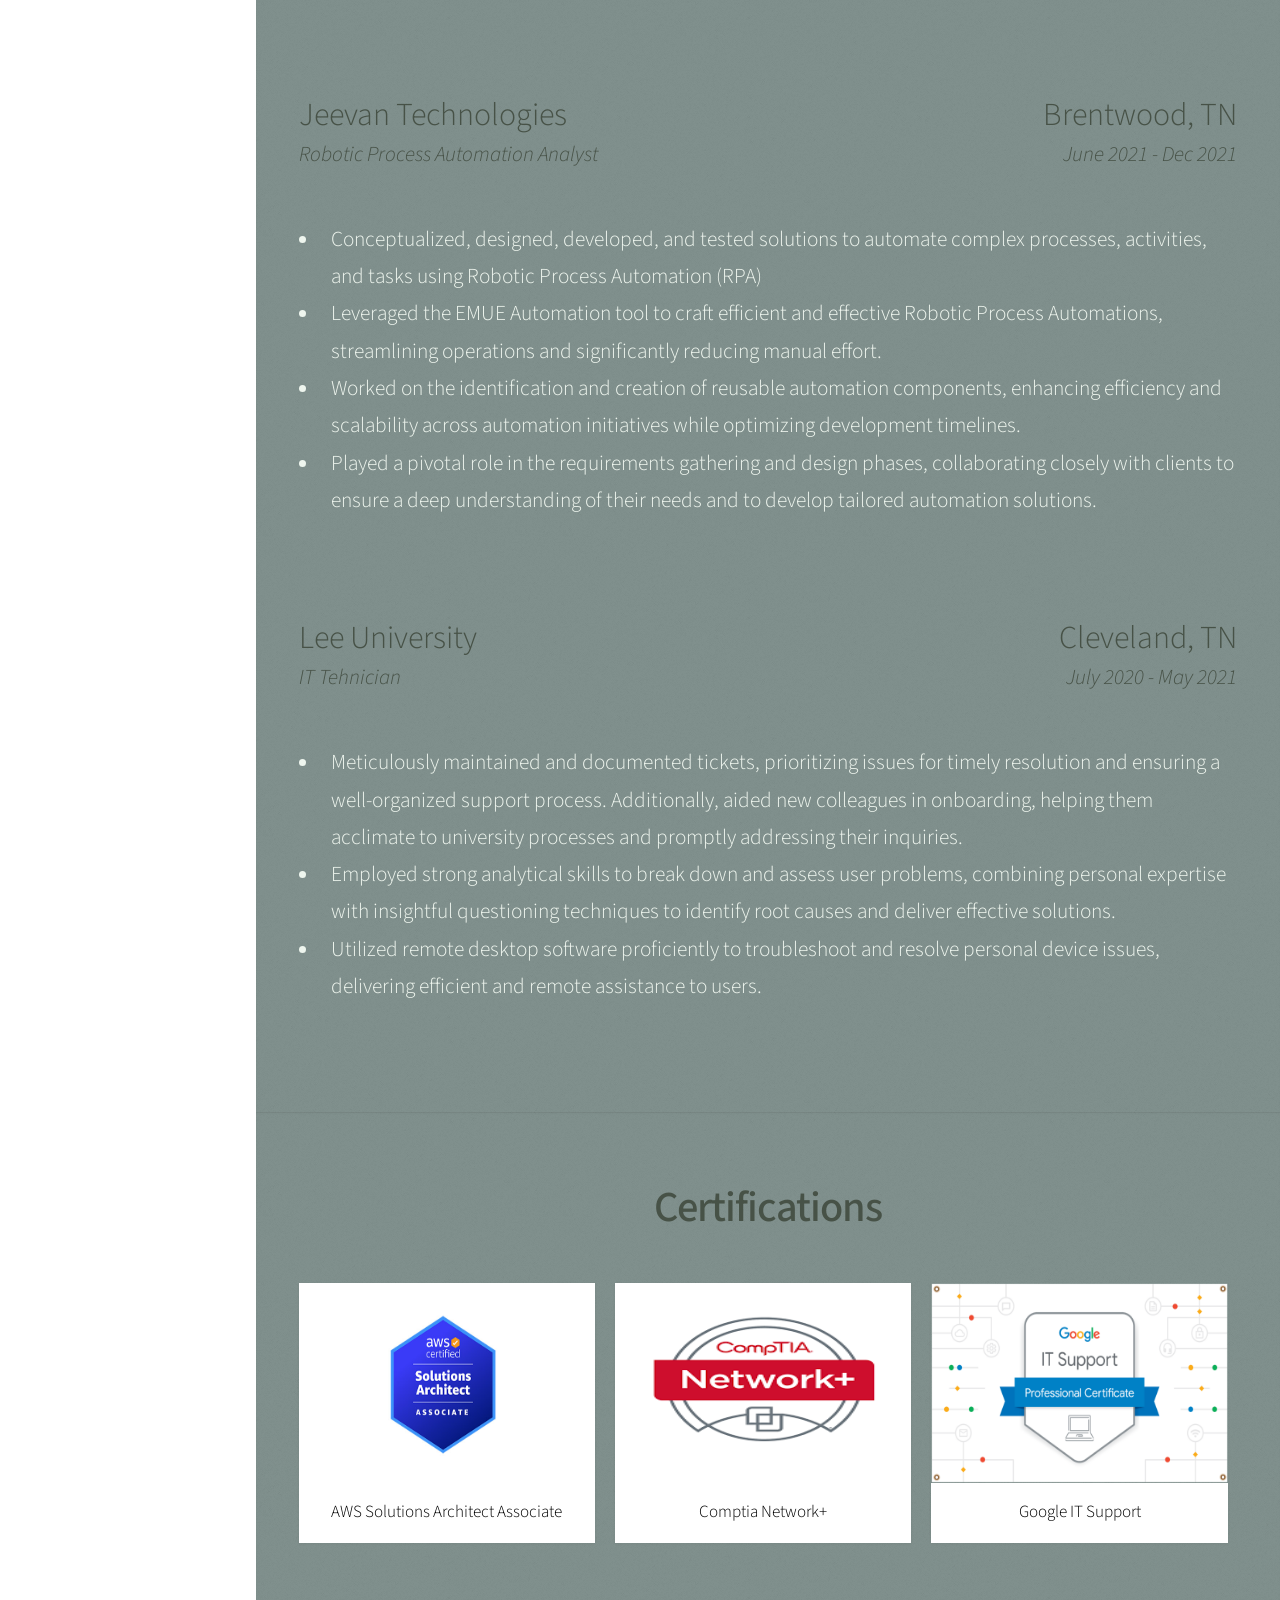
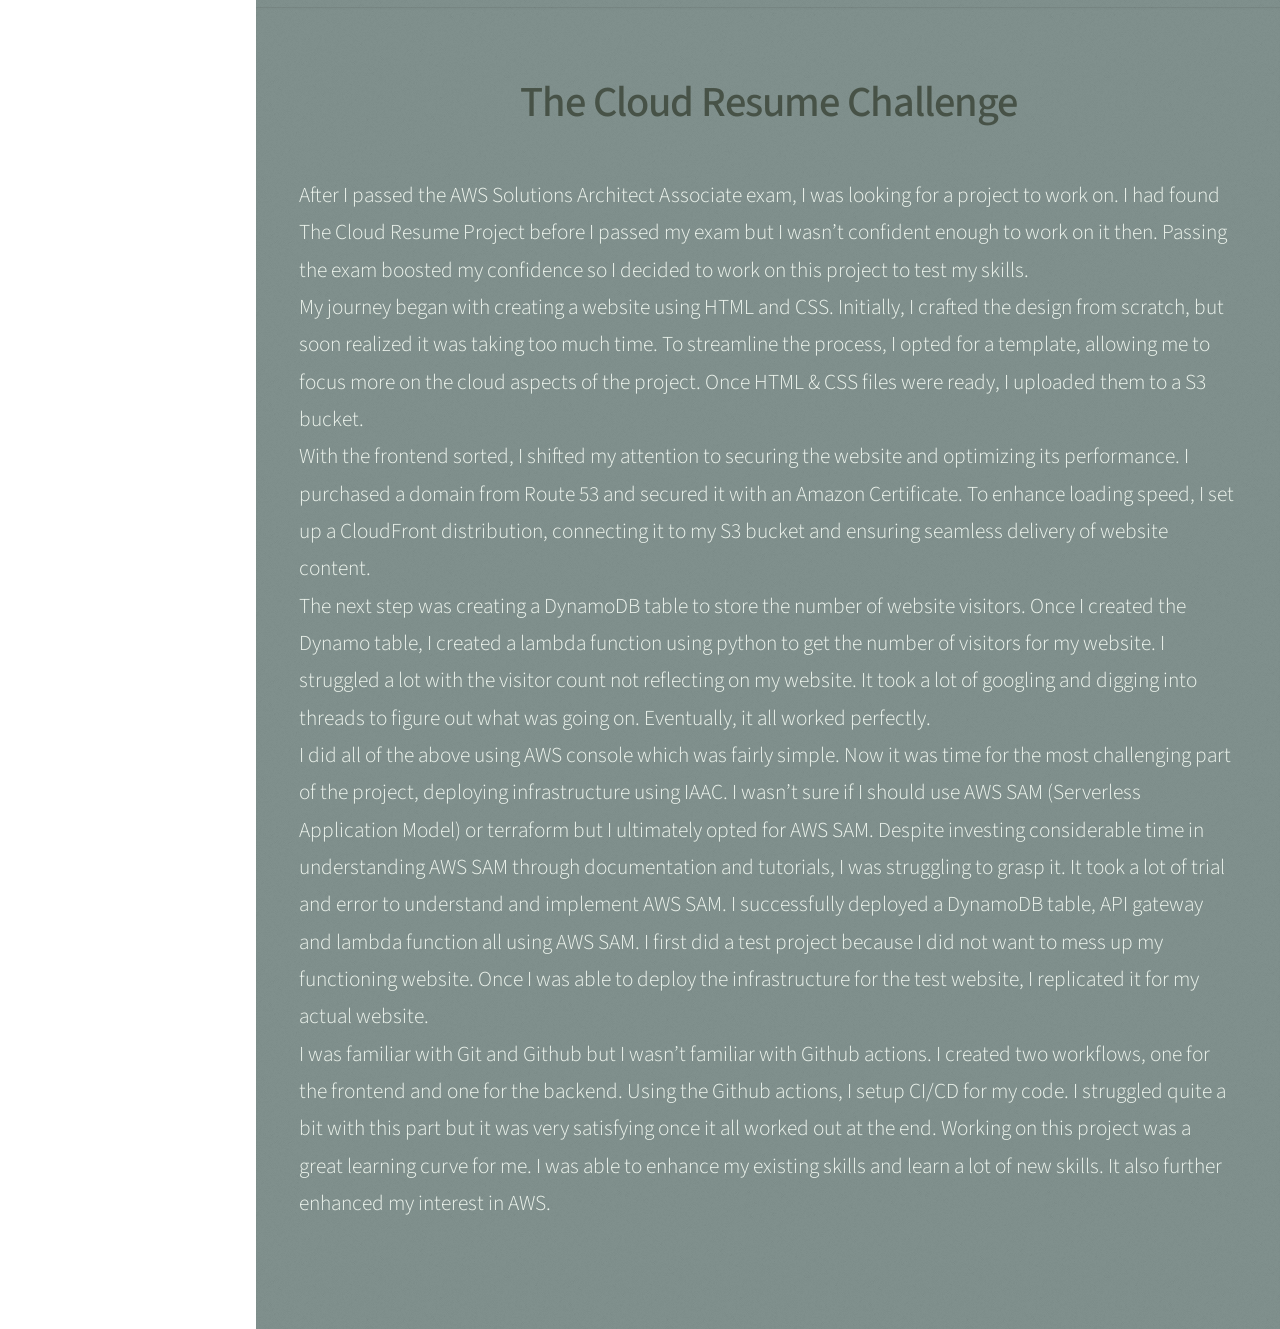
==== commit d49b3d66: "logo size" ====
--- a/Cloud-resume-frontend/index.html
+++ b/Cloud-resume-frontend/index.html
@@ -148,7 +148,7 @@
 								</div>
 								<div class="col-4 col-12-mobile">
 									<article class="item">
-										 <img class="image fit" src="images/comptia.jpg" alt="" />
+										 <img class="image fit"  src="images/comptia.jpg" alt="" />
 										<header>
 											<h3>Comptia Network+</h3>
 										</header>
@@ -156,7 +156,7 @@
 								</div>
 								<div class="col-4 col-12-mobile" >
 									<article class="item" >
-										<img class="image fit" style="height: 285px" src="images/Google1.jpg" alt="" />
+										<img class="image fit"  src="images/Google1.jpg" alt="" />
 										<header>
 											<h3>Google IT Support</h3>
 										</header>
--- a/Cloud-resume-frontend/assets/css/main.css
+++ b/Cloud-resume-frontend/assets/css/main.css
@@ -1784,6 +1784,7 @@
 		.image.fit {
 			display: block;
 			width: 100%;
+			height: 200px
 		}
 
 		.image.featured {
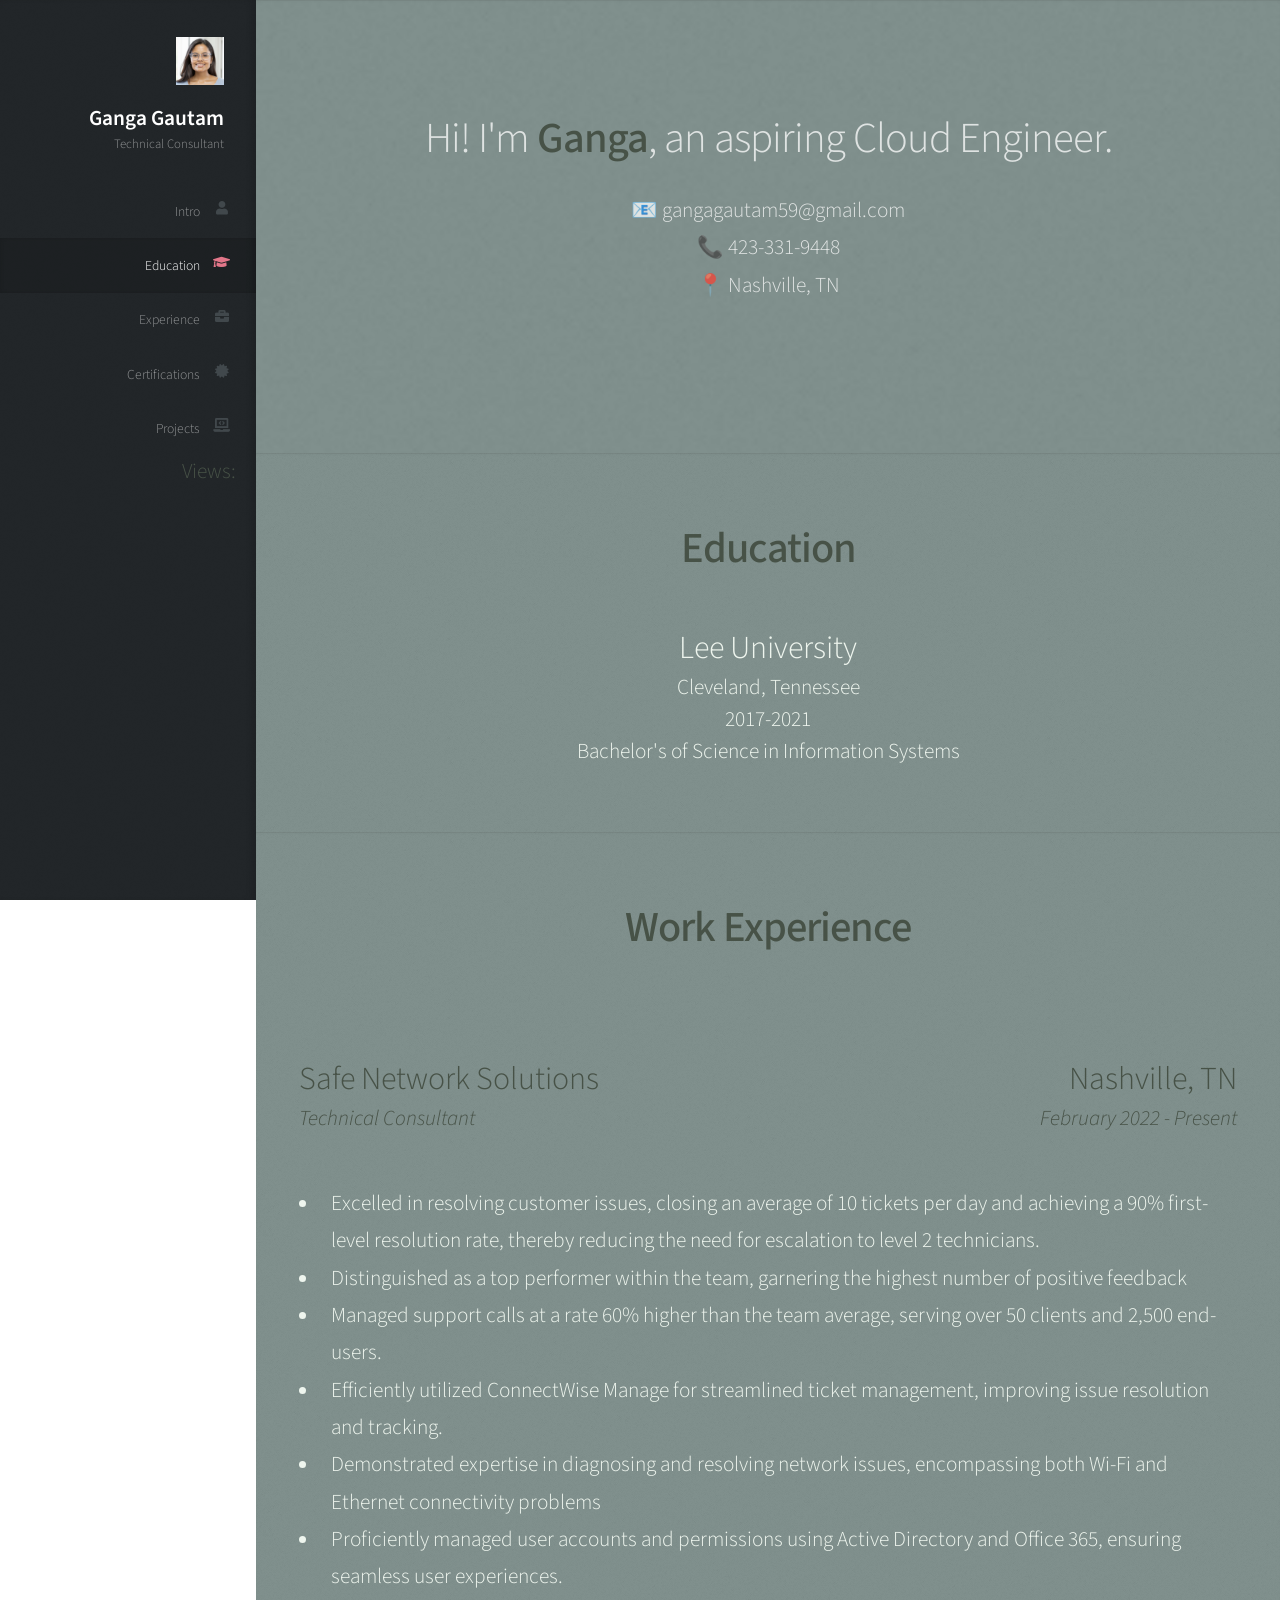
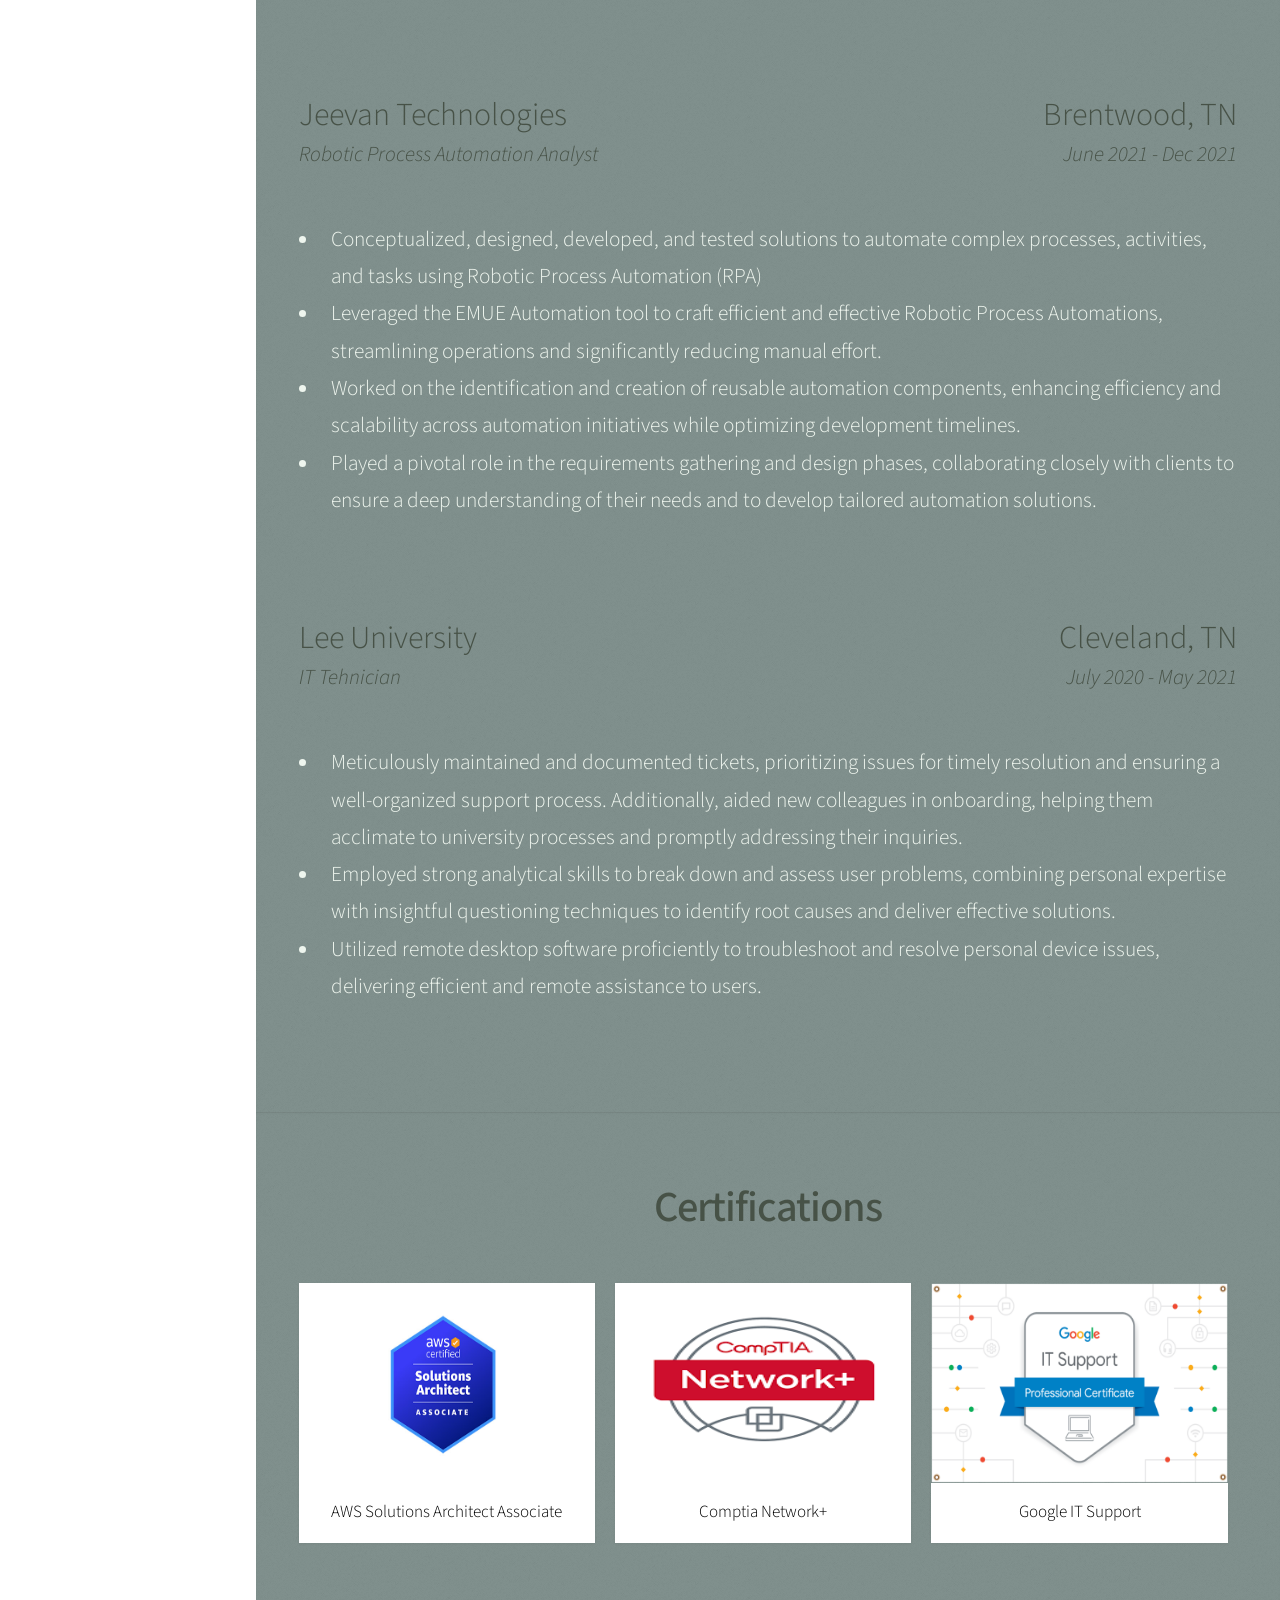
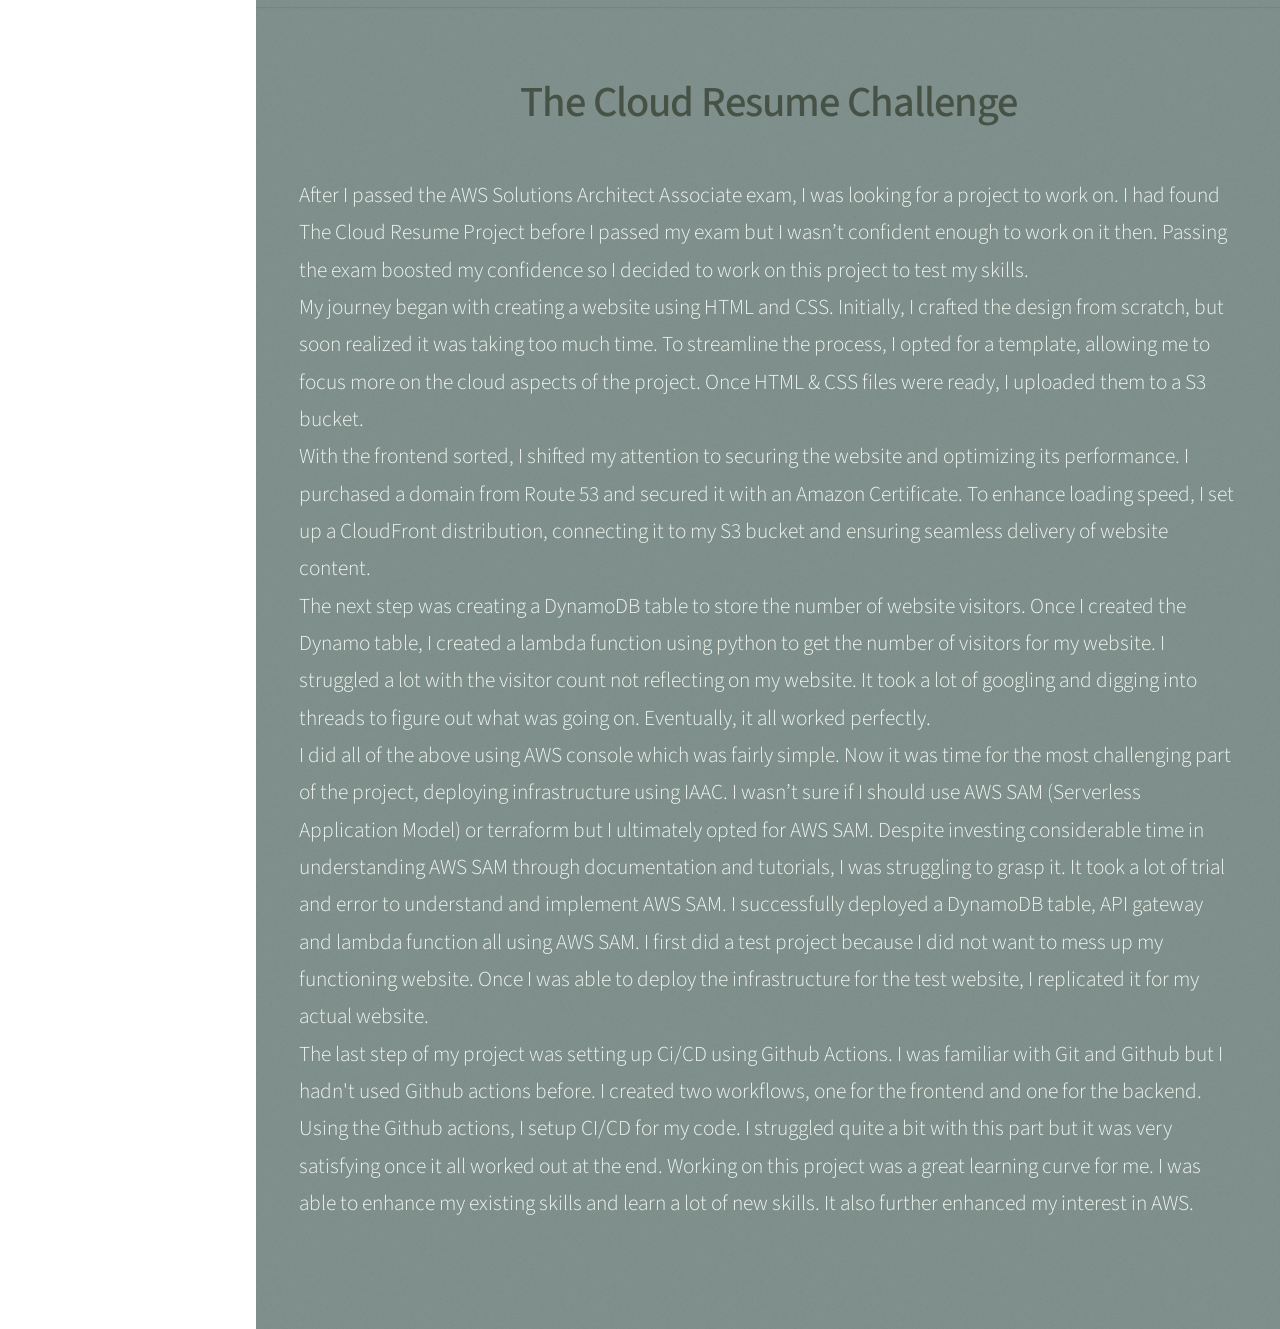
==== commit 71d0fb1e: "blog update" ====
--- a/Cloud-resume-frontend/index.html
+++ b/Cloud-resume-frontend/index.html
@@ -192,9 +192,9 @@
 								deployed a DynamoDB table, API gateway and lambda function all using AWS SAM. I first did a test project because I did not want to mess up my functioning website. 
 								Once I was able to deploy the infrastructure for the test website, I replicated it for my actual website. <br>
 
-								I was familiar with Git and Github but I wasn’t familiar with Github actions. I created two workflows, one for the frontend and one for the backend. Using the Github actions,
+								The last step of my project was setting up Ci/CD using Github Actions. I was familiar with Git and Github but I hadn't used Github actions before. I created two workflows, one for the frontend and one for the backend. Using the Github actions,
 								I setup CI/CD for my code. I struggled quite a bit with this part but it was very satisfying once it all worked out at the end. Working on this project was a great learning curve for me.
-								 I was able to enhance my existing skills and learn a lot of new skills. It also further enhanced my interest in AWS.
+								I was able to enhance my existing skills and learn a lot of new skills. It also further enhanced my interest in AWS.
 							</p>
 					</section>
 			</div>
